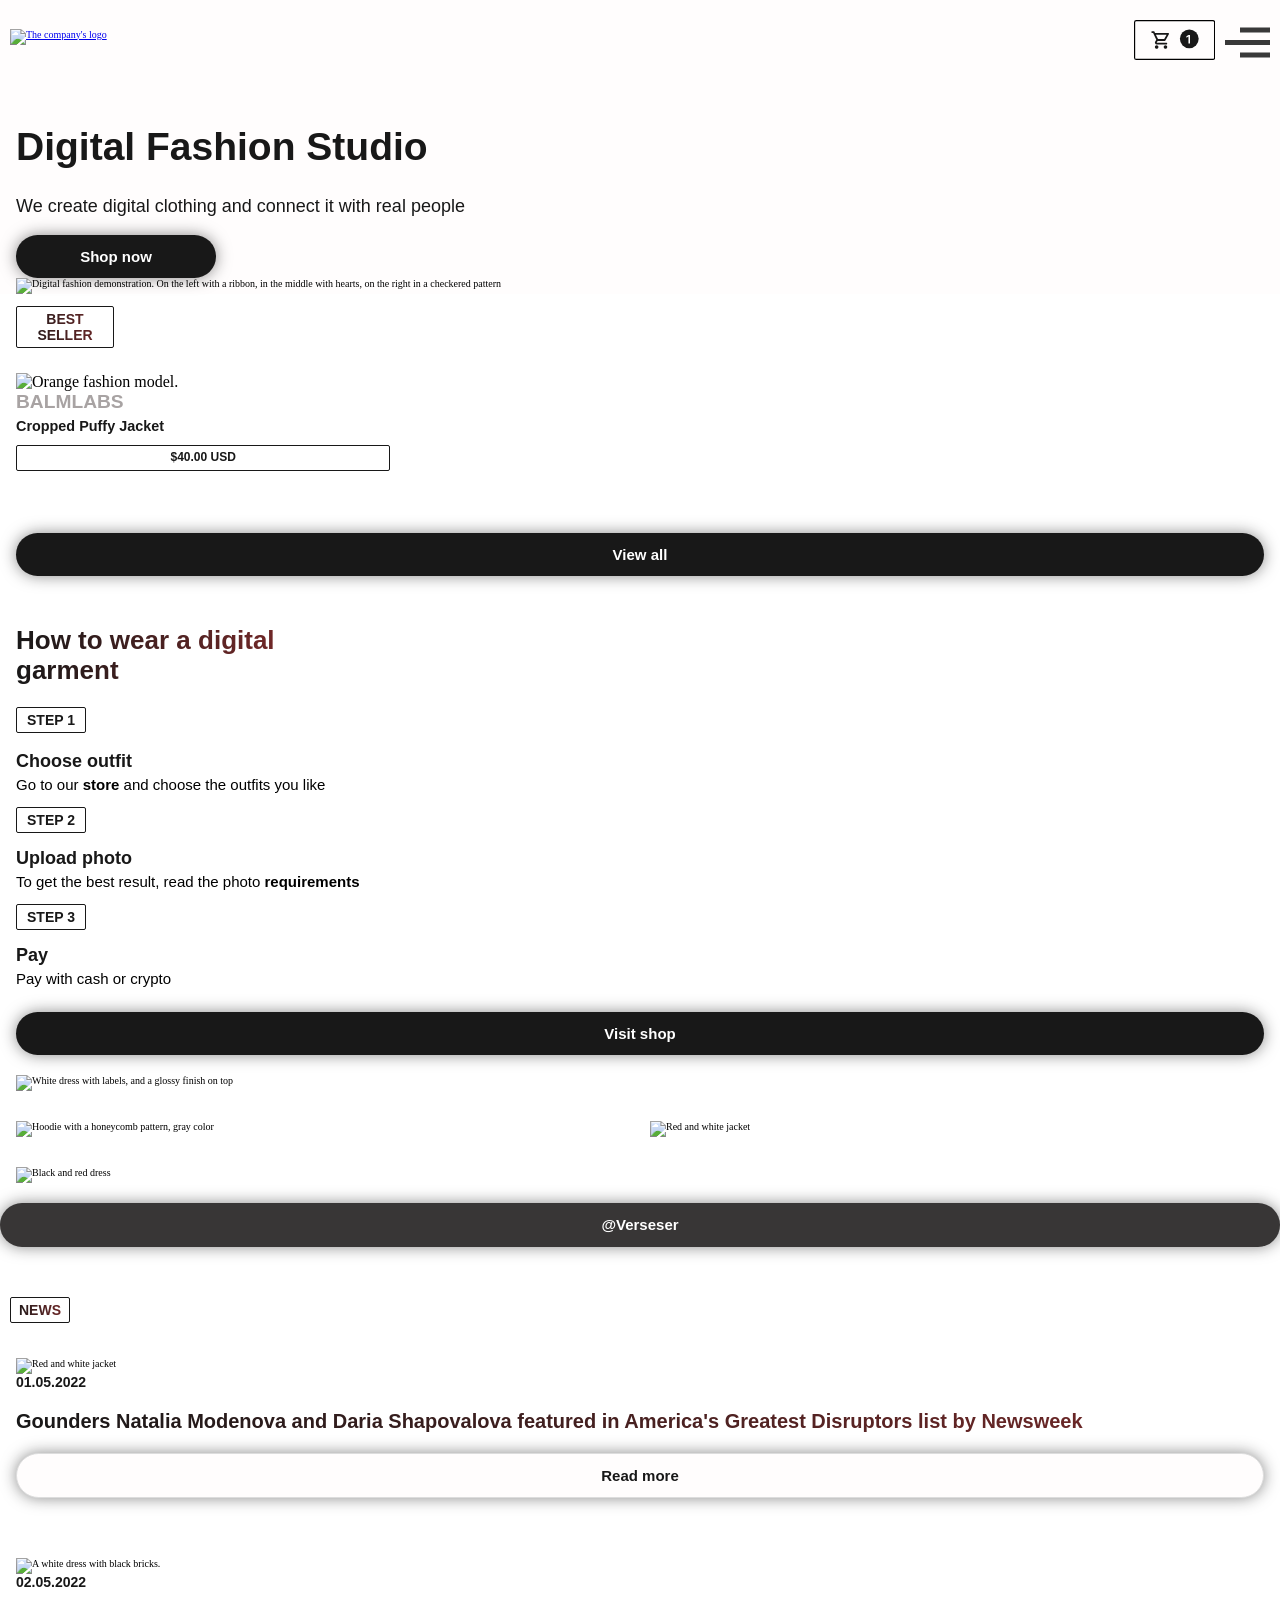
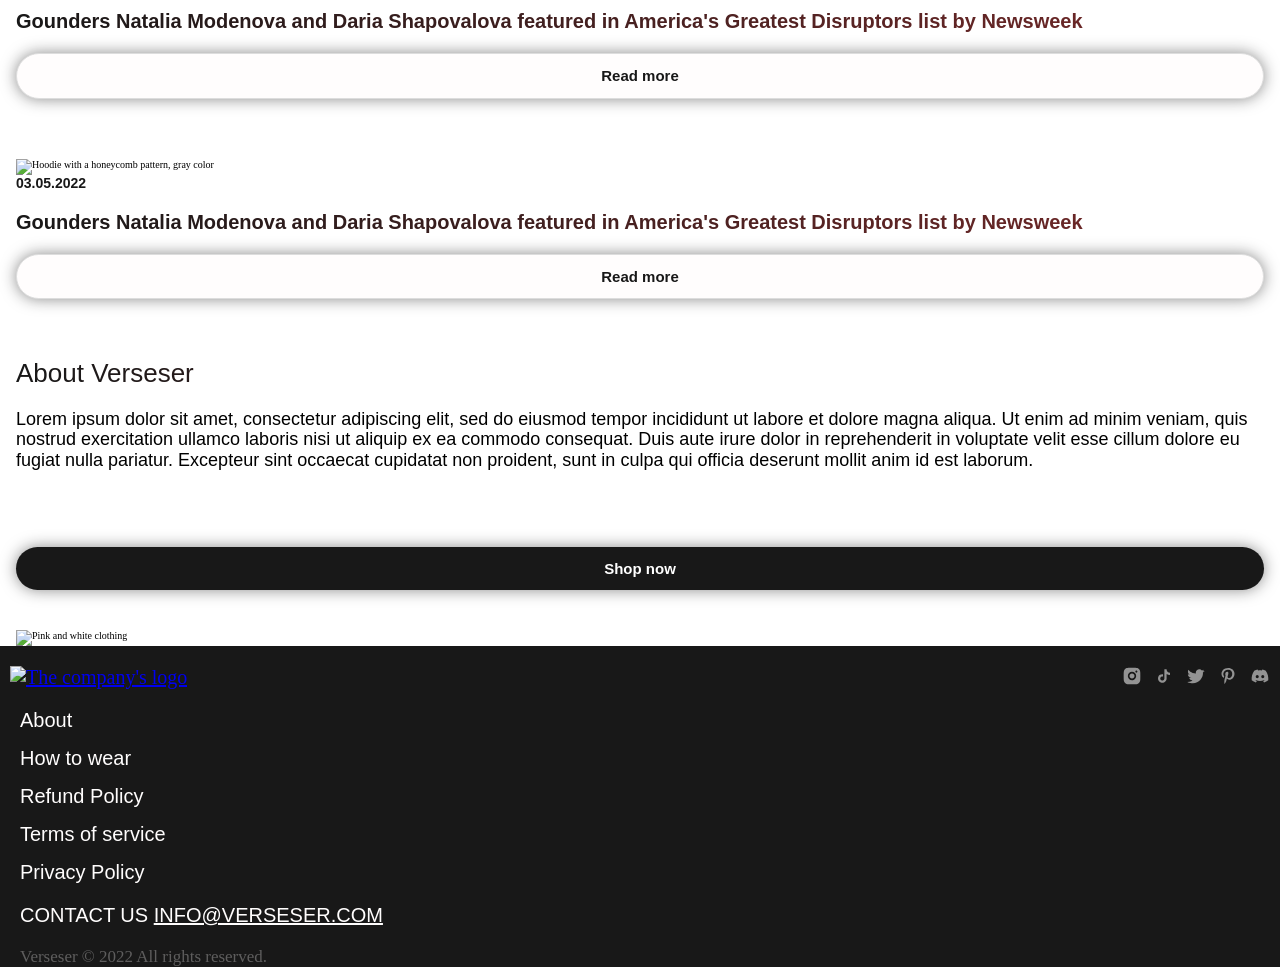
==== index.html @ c430257f "Add files via upload" ====
<!DOCTYPE html>
<html lang="en">
<head>
    <meta charset="UTF-8">
    <meta name="viewport" content="width=device-width, initial-scale=1.0">
    <title>Digital Fashion Studio</title>
    <link rel="preload" href="fonts/Roboto-Regular.ttf" as="font" type="font/ttf" crossorigin>
    <link rel="preload" href="fonts/Roboto-SemiBold.ttf" as="font" type="font/ttf" crossorigin>
    <link rel="preload" href="fonts/Roboto-Bold.ttf" as="font" type="font/ttf" crossorigin>
    <link rel="stylesheet" href="normalize.css">
    <link rel="stylesheet" href="styles.css">
</head>
<body>
    <header class="header">
        <div class="wrapper-header">
            <a href="index.html" class="logo">
                <img src="another_images/title_verseser.png" alt="The company's logo">
            </a>
            <div class="group">
                <a href="#" class="basket-icon">
                    <svg viewBox="0 0 69 34" fill="none" xmlns="http://www.w3.org/2000/svg" alt="Shopping basket icon">
                        <rect x="0.5" y="0.5" width="68" height="33" rx="1.5" stroke="black"/>
                        <path d="M19.25 24.5C18.8375 24.5 18.4845 24.3533 18.191 24.0597C17.897 23.7657 17.75 23.4125 17.75 23C17.75 22.5875 17.897 22.2343 18.191 21.9403C18.4845 21.6467 18.8375 21.5 19.25 21.5C19.6625 21.5 20.0155 21.6467 20.309 21.9403C20.603 22.2343 20.75 22.5875 20.75 23C20.75 23.4125 20.603 23.7657 20.309 24.0597C20.0155 24.3533 19.6625 24.5 19.25 24.5ZM26.75 24.5C26.3375 24.5 25.9845 24.3533 25.691 24.0597C25.397 23.7657 25.25 23.4125 25.25 23C25.25 22.5875 25.397 22.2343 25.691 21.9403C25.9845 21.6467 26.3375 21.5 26.75 21.5C27.1625 21.5 27.5157 21.6467 27.8097 21.9403C28.1033 22.2343 28.25 22.5875 28.25 23C28.25 23.4125 28.1033 23.7657 27.8097 24.0597C27.5157 24.3533 27.1625 24.5 26.75 24.5ZM18.6125 12.5L20.4125 16.25H25.6625L27.725 12.5H18.6125ZM19.25 20.75C18.6875 20.75 18.2625 20.503 17.975 20.009C17.6875 19.5155 17.675 19.025 17.9375 18.5375L18.95 16.7L16.25 11H15.4813C15.2688 11 15.0938 10.928 14.9562 10.784C14.8187 10.6405 14.75 10.4625 14.75 10.25C14.75 10.0375 14.822 9.85925 14.966 9.71525C15.1095 9.57175 15.2875 9.5 15.5 9.5H16.7188C16.8563 9.5 16.9875 9.5375 17.1125 9.6125C17.2375 9.6875 17.3312 9.79375 17.3938 9.93125L17.9 11H28.9625C29.3 11 29.5312 11.125 29.6562 11.375C29.7812 11.625 29.775 11.8875 29.6375 12.1625L26.975 16.9625C26.8375 17.2125 26.6563 17.4063 26.4313 17.5438C26.2063 17.6813 25.95 17.75 25.6625 17.75H20.075L19.25 19.25H27.5187C27.7312 19.25 27.9062 19.3217 28.0438 19.4653C28.1813 19.6093 28.25 19.7875 28.25 20C28.25 20.2125 28.178 20.3905 28.034 20.534C27.8905 20.678 27.7125 20.75 27.5 20.75H19.25ZM20.4125 16.25H25.6625H20.4125Z" fill="#181818"/>
                        <rect x="39" y="8" width="16" height="16" rx="8" fill="#181818"/>
                        <path d="M47.6044 12.7273V20H46.2869V14.0092H46.2443L44.5433 15.0959V13.8885L46.3509 12.7273H47.6044Z" fill="white"/>
                    </svg>
                    
                </a>
                <details class="menu">
                    <summary class="menu-button">
                        <svg width="4.5rem" height="4.5rem" viewBox="0 0 18 12" fill="none" xmlns="http://www.w3.org/2000/svg">
                            <path d="M18 12H6V10H18V12ZM18 7H0V5H18V7ZM18 2H6V0H18V2Z" fill="#393939"/>
                        </svg>
                        
                    </summary>
                    <nav class="dropping">
                        <a href="#about">About</a>
                        <a href="#wear">How to wear</a>
                        <a href="#refund">Refund Policy</a>
                        <a href="#terms">Terms of service</a>
                        <a href="#privacy">Privacy Policy</a>
                    </nav>
                </details>
            </div>   
        </div>
    </header>
    <main>
        <section class="back-ground">
            <div class="wrapper">
                <h1 class="title_dfs">Digital Fashion Studio</h1>
                <p class="slogan">
                    We create digital clothing and connect it with
                    real people
                </p> 
                <a href="#bst_sel" class="button button-shop-now">Shop now</a>
                <img src="another_images/demosnstration.png" alt="Digital fashion demonstration. On the left with a ribbon, in the middle with hearts, on the right in a checkered pattern">
            </div>
        </section>
        
        <section id="bst_sel">
            <div class="wrapper">
                <h2 class = "frame frame-catalog">
                    BEST SELLER
                </h2>
                <ul class="products">
                    <li>
                        <img src="another_images/orange_model.png" alt="Orange fashion model.">
                        <div class="product-info">
                            <p id="collection">BALMLABS</p>
                            <b class="special_words special_words-description">Cropped Puffy Jacket</b>
                            <p class="frame frame-cost">
                                <b>$40.00 USD</b>
                            </p>
                        </div>
                    </li>
                </ul>
                <a href="#" class="button button-view">View all</a>
            </div>
            
        </section>

        <section id="wear">
            <h2 class="special_words special_words-title">
                How to wear a digital garment
            </h2>
            <ol class="steps">
                <li class="steps step1">
                    <p class="frame frame-step">
                        <b>STEP 1</b>
                    </p>
                    <p class="special_words special_words-outfit">
                        <b>
                        Choose outfit
                        </b>
                    </p>
                    Go to our <strong class="underline">store</strong> and choose the outfits you like
                </li>
                <li class="steps step2">
                    <p class="frame frame-step">
                        <b>STEP 2</b>
                    </p>
                    <p>
                        <b class="special_words special_words-upload">
                        Upload photo
                        </b>
                    </p>
                    To get the best result, read the photo <strong class="underline">requirements</strong>
                </li>
                <li class="steps step3">
                    <p class="frame frame-step">
                        <b>STEP 3</b>
                    </p>
                    <p>
                        <b class="special_words special_words-pay">
                            Pay
                        </b>
                    </p>
                    Pay with cash or crypto
                </li>
            </ol>
            
            <a href="#bst_sel" class="button button-visit">Visit shop</a>
        </section>
        <section>
            <div class="collage">
                <h2 class="visually-hidden">Gallery of digital clothing</h2>
                <div class="colum">
                    <img src="another_images/white.jpg" alt="White dress with labels, and a glossy finish on top">
                    <div class="row">
                        <img src="another_images/gray_honeycomb.jpg" alt="Hoodie with a honeycomb pattern, gray color">
                        <img src="another_images/red_with_furry_head.jpg" alt="Red and white jacket">
                    </div>
                    <img src="another_images/red_and_black_dress.jpg" alt="Black and red dress">
                </div>
            </div>
            <a href="#" class="button button-socialmedia">@Verseser</a>
        </section>
        <section>
            <h2 class="frame frame-news">
                NEWS
            </h2>
            <div class="wrapper">
                <article class="news">
                    <img src="another_images/red_with_furry_head.jpg" alt="Red and white jacket">
                    <div class="news-info">
                        <b class="special_words special_words-date">01.05.2022</b>
                        <h3 class="special_words special_words-news">Gounders Natalia Modenova and Daria Shapovalova featured in America's Greatest Disruptors list by Newsweek</h3>
                    </div>
                    <a href="#" class="button button-readmore">Read more</a>
                </article>
                <article class="news">
                    <img src="another_images/white_from_news_clothes.jpg" alt="A white dress with black bricks.">
                    <div class="news-info2">
                        <b class="special_words special_words-date">02.05.2022</b>
                        <h3 class="special_words special_words-news">Gounders Natalia Modenova and Daria Shapovalova featured in America's Greatest Disruptors list by Newsweek</h3>
                    </div>
                    <a href="#" class="button button-readmore">Read more</a>
                </article>
                <article class="news">
                    <img src="another_images/gray_honeycomb.jpg" alt="Hoodie with a honeycomb pattern, gray color">
                    <div class="news-info3">
                        <b class="special_words special_words-date">03.05.2022</b>
                        <h3 class="special_words special_words-news">Gounders Natalia Modenova and Daria Shapovalova featured in America's Greatest Disruptors list by Newsweek</h3>
                    </div>
                    <a href="#" class="button button-readmore">Read more</a>
                </article>
            </div>
        </section>
        <section class="about-pred-footer">
            <div class="wrapper">
                <h2 id="about">About Verseser</h2>
                <p class="about-description">
                    Lorem ipsum dolor sit amet, consectetur adipiscing elit, sed do eiusmod tempor incididunt ut labore et dolore magna aliqua. 
                    Ut enim ad minim veniam, quis nostrud exercitation ullamco laboris nisi ut aliquip ex ea commodo consequat. 
                    Duis aute irure dolor in reprehenderit in voluptate velit esse cillum dolore eu fugiat nulla pariatur. 
                    Excepteur sint occaecat cupidatat non proident, sunt in culpa qui officia deserunt mollit anim id est laborum.
                </p>
                <a  href="#bst_sel"  class="button button-shop-nowlast">Shop now</a>
                <img src="another_images/pink_clothes.png" alt="Pink and white clothing">
            </div>
        </section>
    </main>
    <footer class="last-page">
        <div class="separator-wrapper">
            <a href="index.html" class="final-logo" >
                <img  src="another_images/logo_on_last_page.png" alt="The company's logo">
            </a>
            <svg width="148" height="20" viewBox="0 0 148 20" fill="none" xmlns="http://www.w3.org/2000/svg">
                <path d="M10 1.6665C12.2642 1.6665 12.5467 1.67484 13.435 1.7165C14.3225 1.75817 14.9267 1.89734 15.4584 2.104C16.0084 2.31567 16.4717 2.60234 16.935 3.06484C17.3588 3.48142 17.6866 3.98533 17.8959 4.5415C18.1017 5.07234 18.2417 5.67734 18.2834 6.56484C18.3225 7.45317 18.3334 7.73567 18.3334 9.99984C18.3334 12.264 18.325 12.5465 18.2834 13.4348C18.2417 14.3223 18.1017 14.9265 17.8959 15.4582C17.6873 16.0147 17.3593 16.5187 16.935 16.9348C16.5183 17.3584 16.0144 17.6863 15.4584 17.8957C14.9275 18.1015 14.3225 18.2415 13.435 18.2832C12.5467 18.3223 12.2642 18.3332 10 18.3332C7.73585 18.3332 7.45335 18.3248 6.56502 18.2832C5.67752 18.2415 5.07335 18.1015 4.54169 17.8957C3.98529 17.6869 3.48129 17.359 3.06502 16.9348C2.64119 16.5183 2.3133 16.0144 2.10419 15.4582C1.89752 14.9273 1.75835 14.3223 1.71669 13.4348C1.67752 12.5465 1.66669 12.264 1.66669 9.99984C1.66669 7.73567 1.67502 7.45317 1.71669 6.56484C1.75835 5.6765 1.89752 5.07317 2.10419 4.5415C2.31272 3.98499 2.64069 3.48094 3.06502 3.06484C3.48141 2.64086 3.98538 2.31295 4.54169 2.104C5.07335 1.89734 5.67669 1.75817 6.56502 1.7165C7.45335 1.67734 7.73585 1.6665 10 1.6665ZM10 5.83317C8.89495 5.83317 7.83514 6.27216 7.05374 7.05356C6.27234 7.83496 5.83335 8.89477 5.83335 9.99984C5.83335 11.1049 6.27234 12.1647 7.05374 12.9461C7.83514 13.7275 8.89495 14.1665 10 14.1665C11.1051 14.1665 12.1649 13.7275 12.9463 12.9461C13.7277 12.1647 14.1667 11.1049 14.1667 9.99984C14.1667 8.89477 13.7277 7.83496 12.9463 7.05356C12.1649 6.27216 11.1051 5.83317 10 5.83317ZM15.4167 5.62484C15.4167 5.34857 15.3069 5.08362 15.1116 4.88827C14.9162 4.69292 14.6513 4.58317 14.375 4.58317C14.0988 4.58317 13.8338 4.69292 13.6385 4.88827C13.4431 5.08362 13.3334 5.34857 13.3334 5.62484C13.3334 5.9011 13.4431 6.16606 13.6385 6.36141C13.8338 6.55676 14.0988 6.6665 14.375 6.6665C14.6513 6.6665 14.9162 6.55676 15.1116 6.36141C15.3069 6.16606 15.4167 5.9011 15.4167 5.62484ZM10 7.49984C10.6631 7.49984 11.2989 7.76323 11.7678 8.23207C12.2366 8.70091 12.5 9.3368 12.5 9.99984C12.5 10.6629 12.2366 11.2988 11.7678 11.7676C11.2989 12.2364 10.6631 12.4998 10 12.4998C9.33698 12.4998 8.70109 12.2364 8.23225 11.7676C7.76341 11.2988 7.50002 10.6629 7.50002 9.99984C7.50002 9.3368 7.76341 8.70091 8.23225 8.23207C8.70109 7.76323 9.33698 7.49984 10 7.49984Z" fill="#939393"/>
                <path d="M48 9.03369V6.66702C46.8917 6.66702 46.0458 6.37119 45.5 5.79619C44.9398 5.13996 44.6259 4.30892 44.6125 3.44619V3.27536L42.375 3.22119C42.375 3.22119 42.375 3.31702 42.375 3.44619V12.8337C42.2982 13.2531 42.0947 13.6388 41.7917 13.9389C41.4888 14.2389 41.1011 14.4388 40.681 14.5115C40.2609 14.5842 39.8285 14.5262 39.4424 14.3455C39.0563 14.1647 38.7349 13.8698 38.5216 13.5006C38.3084 13.1314 38.2136 12.7056 38.25 12.2808C38.2864 11.856 38.4522 11.4526 38.7252 11.125C38.9981 10.7975 39.365 10.5615 39.7762 10.4491C40.1875 10.3366 40.6234 10.3531 41.025 10.4962V8.20452C40.7908 8.16615 40.554 8.14665 40.3167 8.14619C39.4629 8.14619 38.6283 8.39936 37.9185 8.87368C37.2086 9.348 36.6553 10.0222 36.3286 10.8109C36.0019 11.5997 35.9164 12.4676 36.0829 13.305C36.2495 14.1423 36.6606 14.9115 37.2643 15.5152C37.868 16.1189 38.6372 16.53 39.4745 16.6966C40.3119 16.8631 41.1798 16.7777 41.9686 16.4509C42.7574 16.1242 43.4315 15.5709 43.9058 14.8611C44.3802 14.1512 44.6333 13.3166 44.6333 12.4629C44.6329 12.286 44.6217 12.1092 44.6 11.9337V8.12119C45.6174 8.75658 46.8012 9.07428 48 9.03369Z" fill="#939393"/>
                <path d="M82.75 5.00005L80.875 5.31255L82.125 3.75005L79.9375 4.37505C77.125 1.25005 72.75 4.68755 74 7.50005C69 7.50005 66.5 3.75005 66.5 3.75005C66.5 3.75005 64.625 6.56255 67.75 8.75005L65.875 8.12505C65.875 10.0001 67.125 11.2501 69.3125 11.8751H67.125C68.375 14.3751 70.5625 14.3751 70.5625 14.3751C70.5625 14.3751 68.6875 15.9376 65.25 15.9376C75.5625 20.9376 81.8125 11.5626 80.875 6.56255L82.75 5.00005Z" fill="#939393"/>
                <path d="M106.2 2C101.8 2 99.5 4.8 99.5 7.9C99.5 9.4 100.3 10.9 101.6 11.7C102 11.9 101.9 11.7 102.2 10.5C102.2 10.4 102.2 10.3 102.1 10.2C100.3 8 101.8 3.7 106 3.7C112.1 3.7 110.9 12.1 107.1 12.1C106.3 12.2 105.6 11.6 105.6 10.8V10.4C106 9.3 106.3 8.3 106.4 7.2C106.4 5.1 103.3 5.4 103.3 8.2C103.3 8.7 103.4 9.2 103.6 9.6C103.6 9.6 102.6 13.7 102.4 14.4C102.2 15.6 102.3 16.8 102.5 17.9C102.4 18 102.5 18 102.5 18H102.6C103.3 17 103.9 16 104.3 14.9C104.4 14.4 104.9 12.6 104.9 12.6C105.4 13.3 106.3 13.7 107.2 13.7C110.3 13.7 112.5 11 112.5 7.7C112.5 4.4 109.7 2 106.2 2Z" fill="#939393"/>
                <path d="M140.35 3.5498C140.184 3.84621 140.037 4.15232 139.908 4.46647C138.644 4.26651 137.356 4.26651 136.092 4.46647C135.963 4.15232 135.815 3.84621 135.65 3.5498C134.459 3.75331 133.301 4.11775 132.208 4.63314C130.254 7.45338 129.368 10.8773 129.708 14.2915C130.982 15.2489 132.411 15.979 133.933 16.4498C134.28 15.992 134.589 15.5071 134.858 14.9998C134.362 14.8167 133.884 14.585 133.433 14.3081C133.557 14.2258 133.674 14.1339 133.783 14.0331C135.099 14.6667 136.54 14.9958 138 14.9958C139.46 14.9958 140.901 14.6667 142.217 14.0331C142.333 14.1331 142.45 14.2248 142.567 14.3081C142.113 14.5828 141.636 14.8171 141.142 15.0081C141.4 15.5269 141.701 16.0231 142.042 16.4915C143.562 16.0223 144.989 15.292 146.258 14.3331C146.607 10.9183 145.72 7.49162 143.758 4.6748C142.678 4.14875 141.531 3.77036 140.35 3.5498ZM135.233 12.3415C134.816 12.3115 134.427 12.1212 134.147 11.8104C133.868 11.4997 133.719 11.0927 133.733 10.6748C133.717 10.2564 133.865 9.84821 134.145 9.53698C134.425 9.22575 134.816 9.03603 135.233 9.00814C135.651 9.03603 136.042 9.22575 136.322 9.53698C136.602 9.84821 136.749 10.2564 136.733 10.6748C136.749 11.0932 136.602 11.5014 136.322 11.8126C136.042 12.1239 135.651 12.3136 135.233 12.3415ZM140.767 12.3415C140.35 12.3115 139.96 12.1212 139.681 11.8104C139.401 11.4997 139.253 11.0927 139.267 10.6748C139.251 10.2564 139.398 9.84821 139.678 9.53698C139.958 9.22575 140.349 9.03603 140.767 9.00814C141.185 9.03395 141.577 9.22306 141.857 9.53476C142.138 9.84646 142.285 10.2558 142.267 10.6748C142.285 11.0938 142.138 11.5031 141.857 11.8148C141.577 12.1266 141.185 12.3157 140.767 12.3415Z" fill="#939393"/>
            </svg>
        </div>
        <div class="navigation">
            <ul class="list">
                <li><a href="#about" class="fotref">About</a></li>
                <li><a href="#wear" class="fotref">How to wear</a></li>
                <li><a href="#" class="fotref">Refund Policy</a></li>
                <li><a href="#" class="fotref">Terms of service</a></li>
                <li><a href="#" class="fotref">Privacy Policy</a></li>
            </ul>
            <p  class="fotref">CONTACT US <a class="email" href="mailto:info@verseser.com">INFO@VERSESER.COM</a></p>
            <p id ="reserved">Verseser © 2022  All rights reserved.
            </p>
        </div>
    </footer>
</body> 
</html>
---- styles.css ----
@font-face {
    font-family: 'Inter';
    src: url(./fonts/Inter_18pt-Bold.ttf);
    font-weight: bold;
    font-style: normal;
    font-weight: 700;
    font-display: swap;
}

@font-face {
    font-family: 'Inter';
    src: url(./fonts/Inter_18pt-Regular.ttf);
    font-style: normal;
    font-weight: 400;
    font-display: swap;
}

@font-face {
    font-family: 'Inter';
    src: url(./fonts/Inter_18pt-SemiBold.ttf);
    font-style: normal;
    font-weight: 600;
    font-display: swap;
}




/* * {
    outline: 1px solid red;
} */
:root{
    --main-color: #181818;
    --background: #FFFF;
    --shade-of-white: #fffdfd;
    --drop_color: #ddd;
    --back--color-dropping: #ffe1e1;
    --collection-color: #a8a3a3;
    --back--social: #383636;
}

html {
    font-size: 62.5%;
    box-sizing: border-box;  
}

body {
    margin: 0;   
    padding: 0;
    width: 100vw;
    max-width: 100%;
    overflow-x: hidden;
}



.wrapper {    
    max-width: 1440px;           
    box-sizing: border-box;
    margin-left: auto;
    margin-right: auto;
    padding-left: 16px;
    padding-right: 16px;
}


/* main,
footer {
    width: 100vw;
} */
.wrapper-header {
    margin: 0 10px;
    padding-top: 2rem;             
    display: flex;
    justify-content: space-between;
    align-items: center;
    flex-wrap: wrap;
    box-sizing: border-box;
}

.header{
    position: absolute;
    top: 0;
    left: 0;
    right: 0;
    z-index: 10;
}

h2,h3 {
    background: linear-gradient(90deg, #181818 0%, #772929 100%);
    background-clip: text;
    -webkit-text-fill-color: transparent;   
    
}

.logo{
    width: auto;
    
    
}

.logo img{
    display: block;
    min-height: 2.8rem;
    max-width: 100%;
    
}

.group{
    display: flex;
    gap: 10px;
    
}



.basket-icon svg{
    display: block;
    height: 4rem; 
    width: auto;
    max-width: 100%; 
}

.menu {
    position: relative;   
}


.menu-button {
    list-style: none;        
    cursor: pointer;
    border: none;
    padding: 0;
    background: none;
}


.menu-button svg{
    display: block;
    height: auto;         
    width: auto;
    max-width: 100%; 
}


.dropping {
    display: none;          
    position: absolute;
    top: 120%; 
    right: 0;          
    background: var(--background);
    border: 1px solid var(--drop_color);
    border-radius: 8px;
    padding: 10px 0;
    min-width: 130px;
}


details[open] .dropping {
    display: block;
}


.dropping a {
    display: block;
    padding: 10px 20px;
    color: var(--main-color);
    text-decoration: none;
    font-family: 'Inter', sans-serif;
    font-size: 1.4rem;
}

.dropping a:hover {
    background: var(--back--color-dropping)
}



.title_dfs {
    font-family: 'Inter', sans-serif;
    font-weight: 600;
    font-size: 3.9rem;
    width: auto;
    display: flex;
    color: var(--main-color);
    padding-top: 6.5rem;
    margin-top: 0;
    text-align: left;
}

.button{
    font-family: 'Inter', sans-serif;
    display: block;
    font-weight: 600;
    font-size: 1.5rem;
    border-radius: 82px;
    border: none;
    color: var(--background);
    background: var(--main-color);
    padding: 1.3rem 4rem;
    text-decoration: none;
    text-align: center;
    box-shadow: 0 0 15px rgba(24, 24, 24, 0.5);
    transition: box-shadow 0.3s ease; 
}

.button:hover {
    box-shadow: 0 8px 17px rgba(0, 0, 0, 0.3);   
}

.button-shop-now{
    padding: 1.3rem 4rem;
    font-weight: 600;
    max-width: 20rem;
    
}

.slogan{
    font-family: 'Inter', sans-serif;
    font-weight: 400;
    width: auto;
    font-size: 1.8rem;
    display: flex;
    color: var(--main-color);
    text-align: left;
}

.back-ground{
    padding-top: 6rem;
    background-image: url("another_images/background.jpg");
    background-repeat: no-repeat;
    background-position: center;
    background-color: var(--shade-of-white);
    width: 100vw;
}

.back-ground img{
    display: block;
    max-width: 80%;
    height: auto;
    
    
}

.frame{
    font-family: 'Inter', sans-serif;
    font-weight: 600;
    border: 1px solid var(--main-color);
    border-radius: 2px;
    display: block;
    color: var(--main-color);
    text-align: center;
    font-size: 1.4rem;
    padding: 4px;
    height: auto;
}





.frame-catalog{
    width: 9.8rem;
    margin-bottom: 2.5rem;
}

.products{
    list-style: none;
    padding: 0;           
    display: flex;           
    flex-wrap: wrap;                        
    font-size: 1.6rem; 
}

.products li {
    text-decoration: none; 
    width: 30%;              
    min-width: 4rem;        
    display: flex;
    flex-direction: column; 
    font-size: 1em;    
}

.products img{
    width: 100%;             
    height: auto;
    display: block;
}

.products .product-info {
    width: 100%;
    font-size: 1em;         
}



.products #collection{
    font-family: 'Inter', sans-serif;
    font-weight: 600;
    font-size: 1.2em;
    color: var(--collection-color);
    text-align: left;
    margin: 0;
    height: auto;
}

.frame-cost{
    font-size: 0.75em;       
    max-width: 100%;
    padding: 0.5rem 1rem;
    margin-top: 1rem;
}

.special_words {
    font-family: 'Inter', sans-serif;
    font-weight: 600;
    font-size: 1.4em;
    color: var(--main-color);
    text-align: left;
    height: auto;
}

.special_words-description{
    font-size: 0.9em;      
    font-weight: 600;
    display: block;
    margin: 0.5rem 0;
}

.button-view{
    max-width: 100%;
    margin-top: 50px;
    margin-left: auto;
}

#wear{
    max-width: 1440px;           
    box-sizing: border-box;
    margin-left: auto;
    margin-right: auto;
    padding-left: 16px;
    padding-right: 16px;;
}

.special_words-title{
    font-size: 2.6rem;
    font-weight: 600;
    text-align: left;
    margin-top: 50px;
    width: 280px;
}

.frame-step{
    width: 70px;
}

.steps p{
    font-family: 'Inter', sans-serif;
    position: relative;
    margin-bottom: 4px;
    font-weight: 600;
}

.special_words-outfit,.special_words-upload,.special_words-pay{
    font-size: 1.8rem;
}

.steps{
    font-family: 'Inter', sans-serif;
    list-style: none;
    text-align: left;
    padding: 0;
    font-size: 1.5rem;
    
}

.button-visit{
    max-width: 100%;
    margin-top: 25px;
    margin-bottom: 20px;
}

.collage{
    display: flex;
    flex-direction: column;
    margin-left: auto;
    margin-right: auto;
    padding-left: 16px;
    padding-right: 16px;
}

.visually-hidden {
    position: absolute;
    width: 1px;
    height: 1px;
    margin: -1px;
    padding: 0;
    overflow: hidden;
    clip: rect(0, 0, 0, 0);
    white-space: nowrap;
    border: 0;
}

.collage img{
    width: 100%;
    height: auto;
    display: block;
}

.colum{
    display: flex;
    flex-direction: column;
    align-items: center;
}

.row{
    display: flex;
    width: 100%;
    gap: 20px; 
}

.row img{
    flex: 1 1 0; 
    width: auto;
    height: auto;
    min-width: 5%;
    margin-top: 30px;
    margin-bottom: 30px;
}

.button-socialmedia{
    max-width: 100%;
    background-color: var(--back--social);
    margin-top: 20px;
}

.frame-news{
    width: 60px;
    text-align: center;
    margin-top: 50px;
    margin-bottom: 35px;
    margin-left: 1rem;
}

.news-wrapper{
    display: flex;
    flex-direction: column;
    width: auto;
    padding: 0 20px;
    
}

.special_words-news{
    font-size: 2rem;
    height: auto;
}

.news img{
    width: 100%;
    height: auto;
    display: block;
}

.news .button-readmore{
    display: block;
    width: auto;
    text-align: center;
    margin-top: 20px;
    margin-bottom: 6rem;
    color: var(--main-color);
    background-color: var(--shade-of-white);
    border: 1px solid var(--drop_color);
}



#about{
    font-size: 2.6rem;
    margin-bottom: 20px;
    font-family: 'Inter', sans-serif;
    font-weight: 400;
    
}

.about-description{
    font-family: 'Inter', sans-serif;
    font-size: 1.8rem;
    text-align: left;
    min-height: 120px;
    
}

.button-shop-nowlast{
    max-width: 100%;
    margin-bottom: 4rem;
}

.about-pred-footer img{
    width: 100%;
    height: auto;
    display: block;
}


.last-page{
    background-color: var(--main-color);
    color: var(--shade-of-white);
    font-size: 2rem;
    margin-bottom: 0;
}

.separator-wrapper{
    display: flex;
    justify-content: space-between;
    align-content: center;
    width: 100%;
    padding: 20px 10px 0 10px;
}

.final-logo{
    max-width: 20rem;
}

.final-logo img{
    width: 100%;
}

#reserved{
    opacity: 30%;
    width: 254px;
    font-size: 1.7rem;
    padding-bottom: 0;
    margin-block-start: 0;
    margin-block-end: 0;
}

.list{
    padding-inline-start: 0;
}

.navigation{
    list-style: none;
    text-align: left;
    padding-left: 20px;
    padding-right: 20px;
}
.navigation li{
    margin-bottom: 15px;
    list-style: none;
}

.email{
    color: var(--shade-of-white);
}
.fotref{
    color: var(--shade-of-white);
    text-decoration: none;
    font-family: 'Inter', sans-serif;
    font-weight: 400;
}
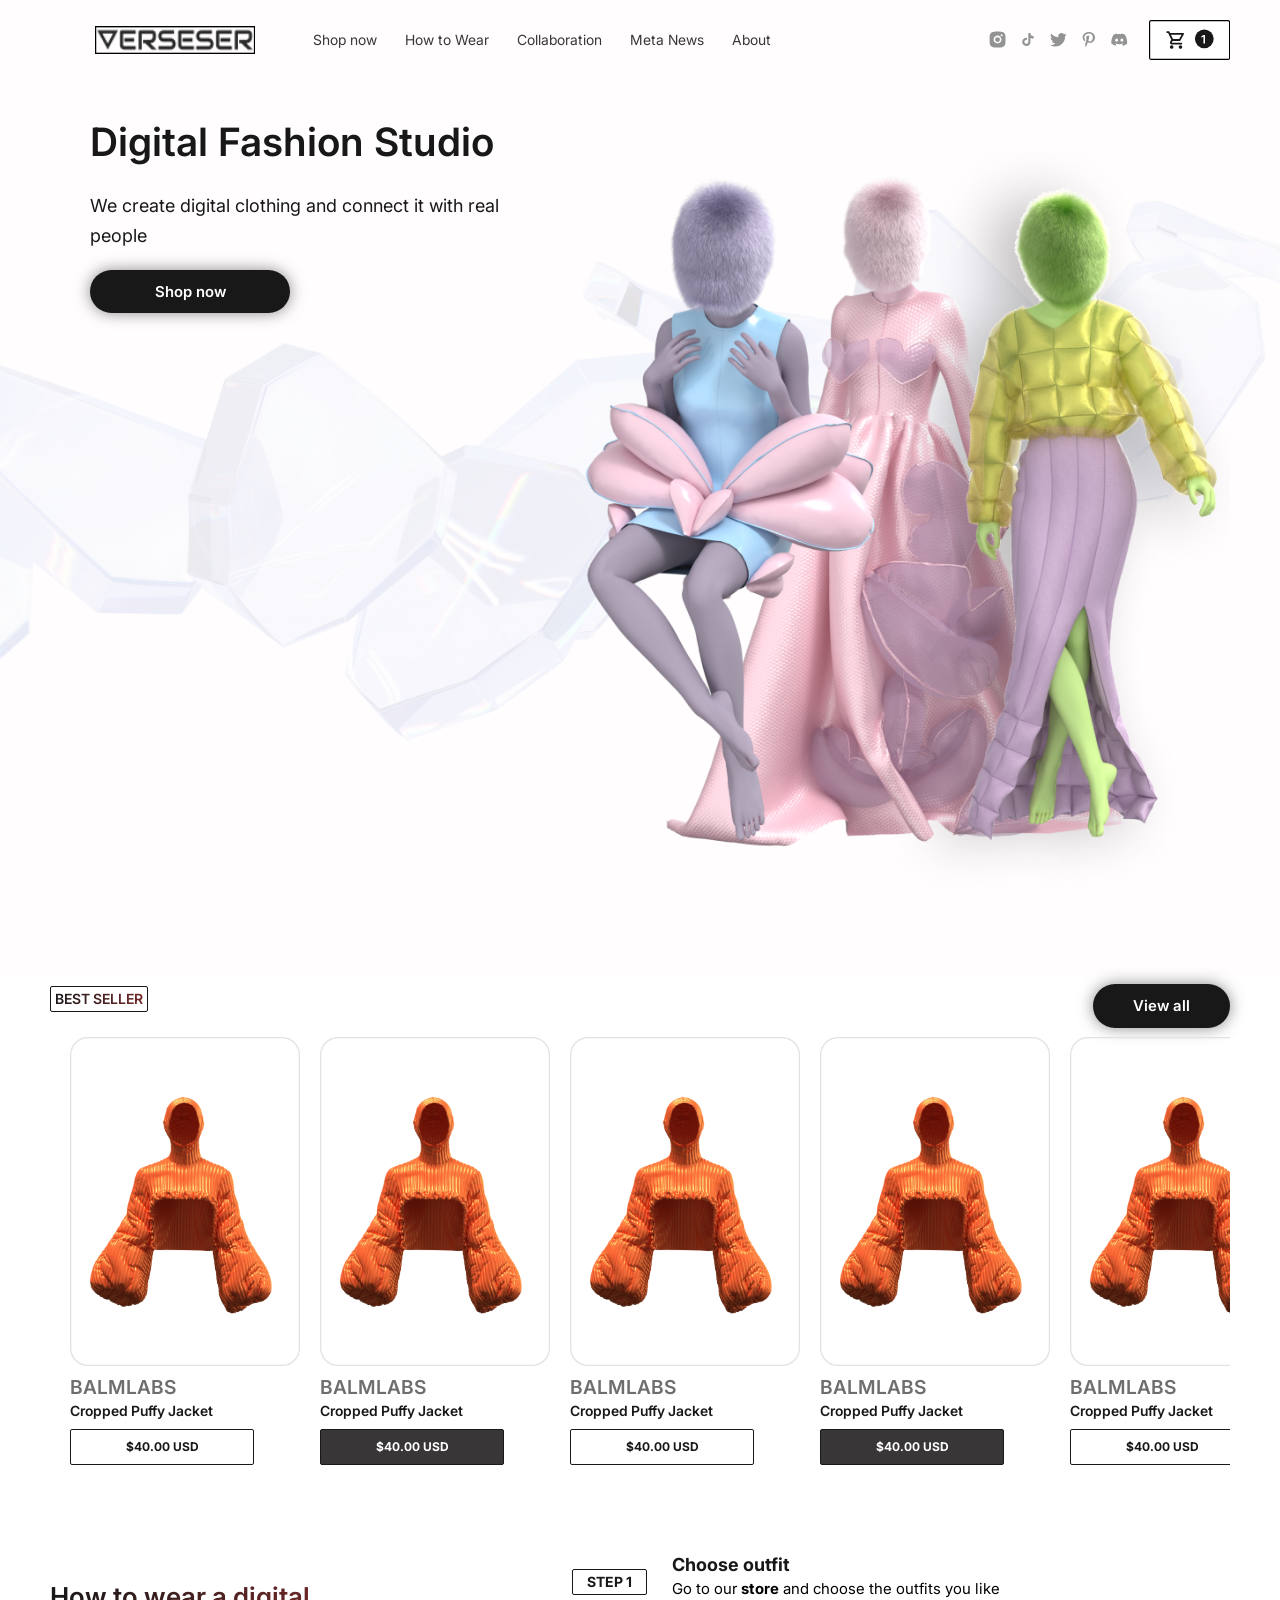
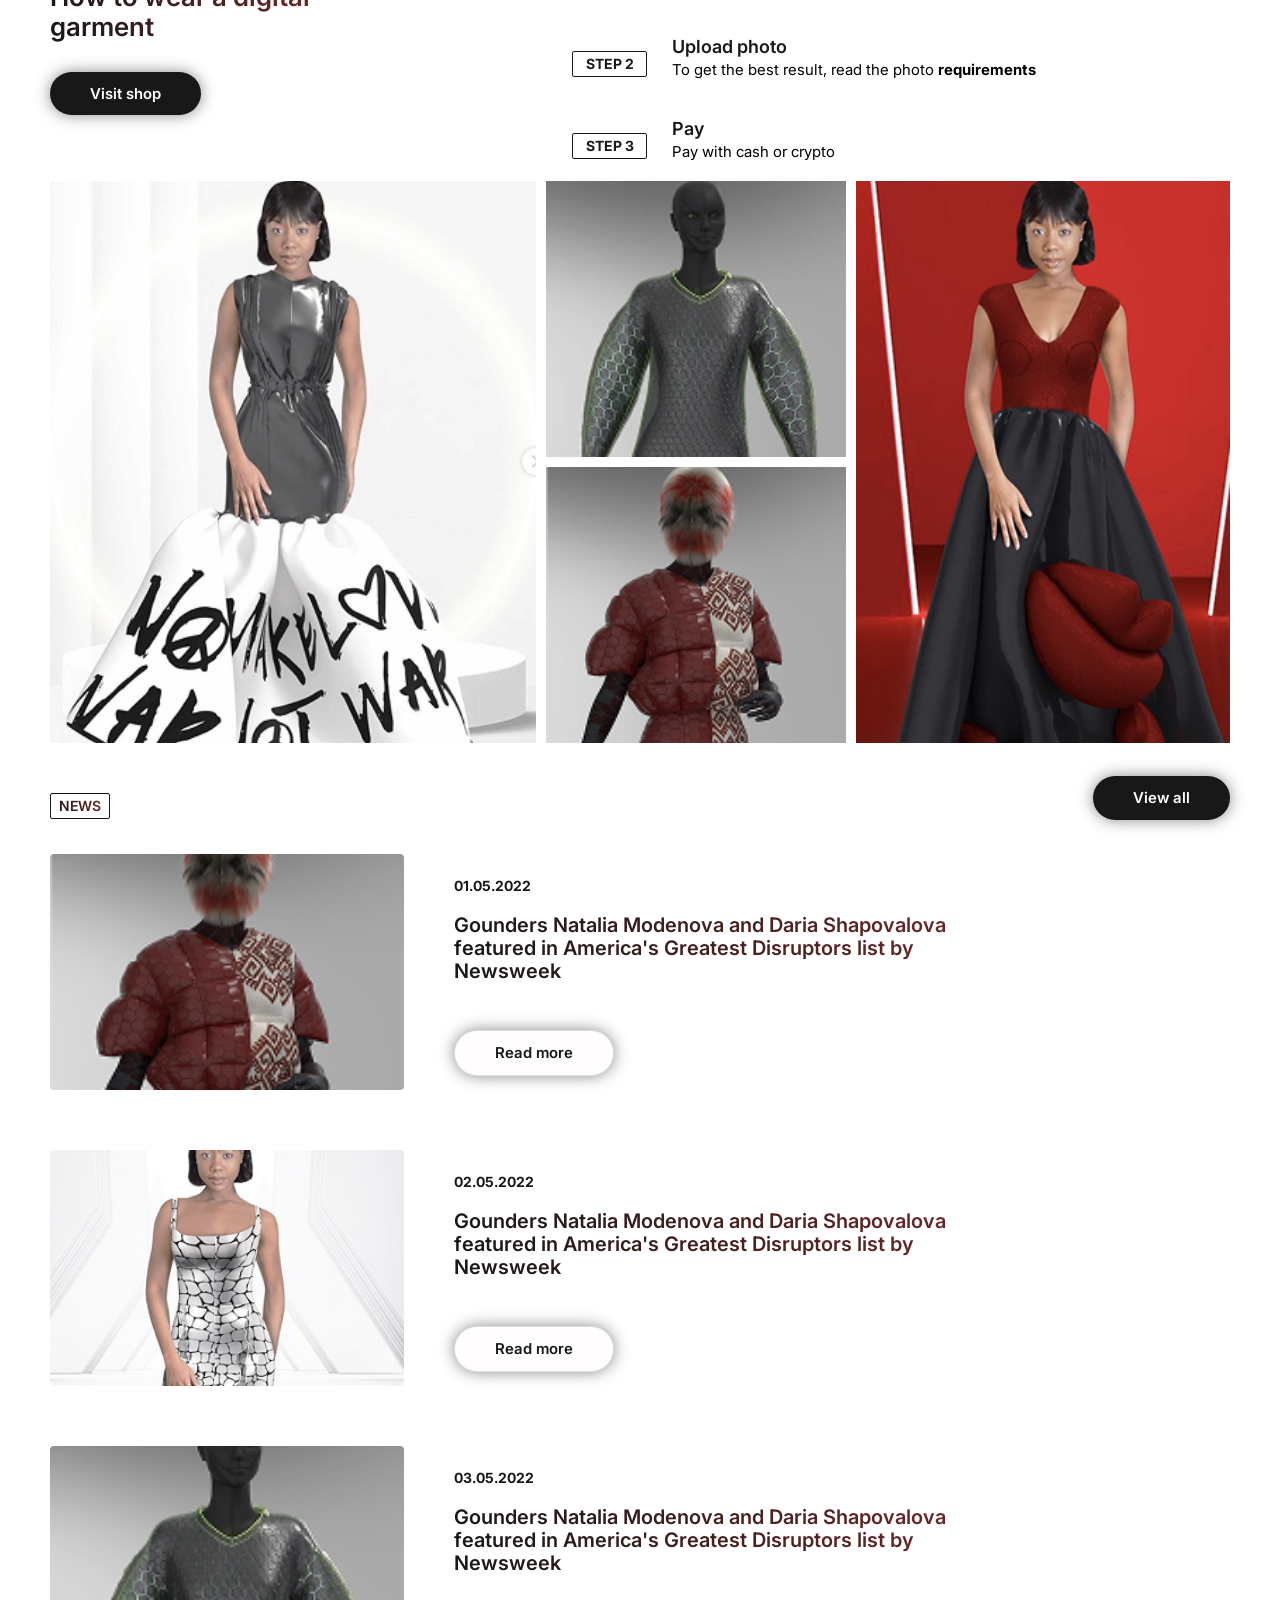
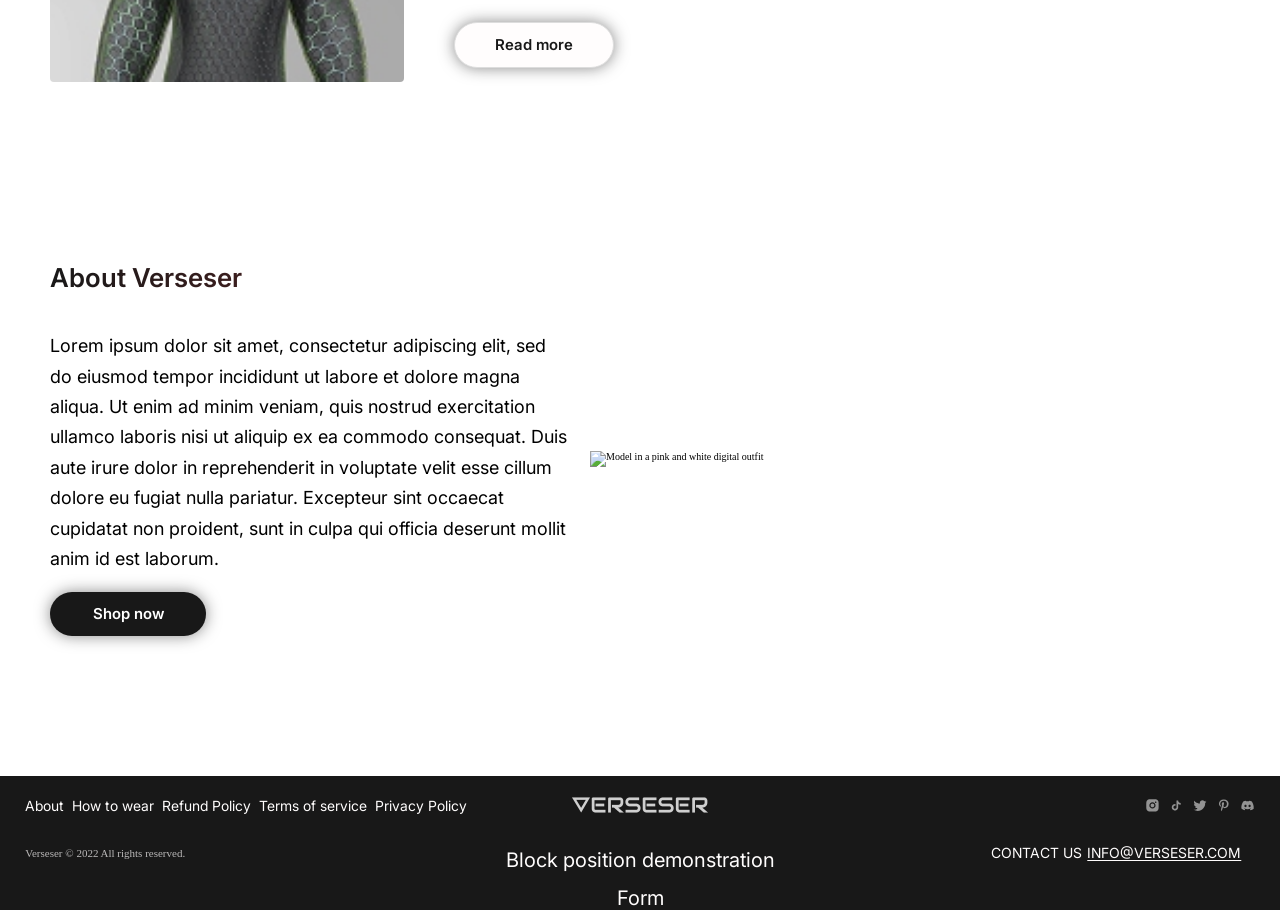
==== commit e7e98f5b: "add extra files" ====
--- a/index.html
+++ b/index.html
@@ -4,56 +4,94 @@
     <meta charset="UTF-8">
     <meta name="viewport" content="width=device-width, initial-scale=1.0">
     <title>Digital Fashion Studio</title>
-    <link rel="preload" href="fonts/Roboto-Regular.ttf" as="font" type="font/ttf" crossorigin>
-    <link rel="preload" href="fonts/Roboto-SemiBold.ttf" as="font" type="font/ttf" crossorigin>
-    <link rel="preload" href="fonts/Roboto-Bold.ttf" as="font" type="font/ttf" crossorigin>
+    <link rel="preload" href="fonts/Inter_18pt-Regular.ttf" as="font" type="font/ttf" crossorigin>
+    <link rel="preload" href="fonts/Inter_18pt-SemiBold.ttf" as="font" type="font/ttf" crossorigin>
+    <link rel="preload" href="fonts/Inter_18pt-Bold.ttf" as="font" type="font/ttf" crossorigin>
     <link rel="stylesheet" href="normalize.css">
     <link rel="stylesheet" href="styles.css">
+    <link rel="stylesheet" href="print.css" media="print">
 </head>
 <body>
-    <header class="header">
-        <div class="wrapper-header">
-            <a href="index.html" class="logo">
-                <img src="another_images/title_verseser.png" alt="The company's logo">
-            </a>
-            <div class="group">
-                <a href="#" class="basket-icon">
-                    <svg viewBox="0 0 69 34" fill="none" xmlns="http://www.w3.org/2000/svg" alt="Shopping basket icon">
-                        <rect x="0.5" y="0.5" width="68" height="33" rx="1.5" stroke="black"/>
-                        <path d="M19.25 24.5C18.8375 24.5 18.4845 24.3533 18.191 24.0597C17.897 23.7657 17.75 23.4125 17.75 23C17.75 22.5875 17.897 22.2343 18.191 21.9403C18.4845 21.6467 18.8375 21.5 19.25 21.5C19.6625 21.5 20.0155 21.6467 20.309 21.9403C20.603 22.2343 20.75 22.5875 20.75 23C20.75 23.4125 20.603 23.7657 20.309 24.0597C20.0155 24.3533 19.6625 24.5 19.25 24.5ZM26.75 24.5C26.3375 24.5 25.9845 24.3533 25.691 24.0597C25.397 23.7657 25.25 23.4125 25.25 23C25.25 22.5875 25.397 22.2343 25.691 21.9403C25.9845 21.6467 26.3375 21.5 26.75 21.5C27.1625 21.5 27.5157 21.6467 27.8097 21.9403C28.1033 22.2343 28.25 22.5875 28.25 23C28.25 23.4125 28.1033 23.7657 27.8097 24.0597C27.5157 24.3533 27.1625 24.5 26.75 24.5ZM18.6125 12.5L20.4125 16.25H25.6625L27.725 12.5H18.6125ZM19.25 20.75C18.6875 20.75 18.2625 20.503 17.975 20.009C17.6875 19.5155 17.675 19.025 17.9375 18.5375L18.95 16.7L16.25 11H15.4813C15.2688 11 15.0938 10.928 14.9562 10.784C14.8187 10.6405 14.75 10.4625 14.75 10.25C14.75 10.0375 14.822 9.85925 14.966 9.71525C15.1095 9.57175 15.2875 9.5 15.5 9.5H16.7188C16.8563 9.5 16.9875 9.5375 17.1125 9.6125C17.2375 9.6875 17.3312 9.79375 17.3938 9.93125L17.9 11H28.9625C29.3 11 29.5312 11.125 29.6562 11.375C29.7812 11.625 29.775 11.8875 29.6375 12.1625L26.975 16.9625C26.8375 17.2125 26.6563 17.4063 26.4313 17.5438C26.2063 17.6813 25.95 17.75 25.6625 17.75H20.075L19.25 19.25H27.5187C27.7312 19.25 27.9062 19.3217 28.0438 19.4653C28.1813 19.6093 28.25 19.7875 28.25 20C28.25 20.2125 28.178 20.3905 28.034 20.534C27.8905 20.678 27.7125 20.75 27.5 20.75H19.25ZM20.4125 16.25H25.6625H20.4125Z" fill="#181818"/>
-                        <rect x="39" y="8" width="16" height="16" rx="8" fill="#181818"/>
-                        <path d="M47.6044 12.7273V20H46.2869V14.0092H46.2443L44.5433 15.0959V13.8885L46.3509 12.7273H47.6044Z" fill="white"/>
+    <a class="skip-link" href="#main-content">Skip to main content</a>
+    <header>
+        <div class="wrapper">
+            <div class="wrapper-header">
+                <a href="index.html" class="logo">
+                    <img src="another_images/title_verseser.png" alt="">
+                    <span class="sr-only">Verseser — go to main page</span>
+                </a>
+
+                <nav class="main-nav" aria-label="Main navigation">
+                    <a href="#bst_sel" class="nav-shopnow">Shop now</a>
+                    <a href="#wear">How to Wear</a>
+                    <a href="#collage">Collaboration</a>
+                    <a href="#news">Meta News</a>
+                    <a href="#about">About</a>
+                </nav>
+
+                <div class="group">
+                    <svg class="socials" aria-hidden="true" width="148" height="20" viewBox="0 0 148 20" fill="none" xmlns="http://www.w3.org/2000/svg">
+                        <path d="M10 1.6665C12.2642 1.6665 12.5467 1.67484 13.435 1.7165C14.3225 1.75817 14.9267 1.89734 15.4584 2.104C16.0084 2.31567 16.4717 2.60234 16.935 3.06484C17.3588 3.48142 17.6866 3.98533 17.8959 4.5415C18.1017 5.07234 18.2417 5.67734 18.2834 6.56484C18.3225 7.45317 18.3334 7.73567 18.3334 9.99984C18.3334 12.264 18.325 12.5465 18.2834 13.4348C18.2417 14.3223 18.1017 14.9265 17.8959 15.4582C17.6873 16.0147 17.3593 16.5187 16.935 16.9348C16.5183 17.3584 16.0144 17.6863 15.4584 17.8957C14.9275 18.1015 14.3225 18.2415 13.435 18.2832C12.5467 18.3223 12.2642 18.3332 10 18.3332C7.73585 18.3332 7.45335 18.3248 6.56502 18.2832C5.67752 18.2415 5.07335 18.1015 4.54169 17.8957C3.98529 17.6869 3.48129 17.359 3.06502 16.9348C2.64119 16.5183 2.3133 16.0144 2.10419 15.4582C1.89752 14.9273 1.75835 14.3223 1.71669 13.4348C1.67752 12.5465 1.66669 12.264 1.66669 9.99984C1.66669 7.73567 1.67502 7.45317 1.71669 6.56484C1.75835 5.6765 1.89752 5.07317 2.10419 4.5415C2.31272 3.98499 2.64069 3.48094 3.06502 3.06484C3.48141 2.64086 3.98538 2.31295 4.54169 2.104C5.07335 1.89734 5.67669 1.75817 6.56502 1.7165C7.45335 1.67734 7.73585 1.6665 10 1.6665ZM10 5.83317C8.89495 5.83317 7.83514 6.27216 7.05374 7.05356C6.27234 7.83496 5.83335 8.89477 5.83335 9.99984C5.83335 11.1049 6.27234 12.1647 7.05374 12.9461C7.83514 13.7275 8.89495 14.1665 10 14.1665C11.1051 14.1665 12.1649 13.7275 12.9463 12.9461C13.7277 12.1647 14.1667 11.1049 14.1667 9.99984C14.1667 8.89477 13.7277 7.83496 12.9463 7.05356C12.1649 6.27216 11.1051 5.83317 10 5.83317ZM15.4167 5.62484C15.4167 5.34857 15.3069 5.08362 15.1116 4.88827C14.9162 4.69292 14.6513 4.58317 14.375 4.58317C14.0988 4.58317 13.8338 4.69292 13.6385 4.88827C13.4431 5.08362 13.3334 5.34857 13.3334 5.62484C13.3334 5.9011 13.4431 6.16606 13.6385 6.36141C13.8338 6.55676 14.0988 6.6665 14.375 6.6665C14.6513 6.6665 14.9162 6.55676 15.1116 6.36141C15.3069 6.16606 15.4167 5.9011 15.4167 5.62484ZM10 7.49984C10.6631 7.49984 11.2989 7.76323 11.7678 8.23207C12.2366 8.70091 12.5 9.3368 12.5 9.99984C12.5 10.6629 12.2366 11.2988 11.7678 11.7676C11.2989 12.2364 10.6631 12.4998 10 12.4998C9.33698 12.4998 8.70109 12.2364 8.23225 11.7676C7.76341 11.2988 7.50002 10.6629 7.50002 9.99984C7.50002 9.3368 7.76341 8.70091 8.23225 8.23207C8.70109 7.76323 9.33698 7.49984 10 7.49984Z" fill="#939393"/>
+                        <path d="M48 9.03369V6.66702C46.8917 6.66702 46.0458 6.37119 45.5 5.79619C44.9398 5.13996 44.6259 4.30892 44.6125 3.44619V3.27536L42.375 3.22119C42.375 3.22119 42.375 3.31702 42.375 3.44619V12.8337C42.2982 13.2531 42.0947 13.6388 41.7917 13.9389C41.4888 14.2389 41.1011 14.4388 40.681 14.5115C40.2609 14.5842 39.8285 14.5262 39.4424 14.3455C39.0563 14.1647 38.7349 13.8698 38.5216 13.5006C38.3084 13.1314 38.2136 12.7056 38.25 12.2808C38.2864 11.856 38.4522 11.4526 38.7252 11.125C38.9981 10.7975 39.365 10.5615 39.7762 10.4491C40.1875 10.3366 40.6234 10.3531 41.025 10.4962V8.20452C40.7908 8.16615 40.554 8.14665 40.3167 8.14619C39.4629 8.14619 38.6283 8.39936 37.9185 8.87368C37.2086 9.348 36.6553 10.0222 36.3286 10.8109C36.0019 11.5997 35.9164 12.4676 36.0829 13.305C36.2495 14.1423 36.6606 14.9115 37.2643 15.5152C37.868 16.1189 38.6372 16.53 39.4745 16.6966C40.3119 16.8631 41.1798 16.7777 41.9686 16.4509C42.7574 16.1242 43.4315 15.5709 43.9058 14.8611C44.3802 14.1512 44.6333 13.3166 44.6333 12.4629C44.6329 12.286 44.6217 12.1092 44.6 11.9337V8.12119C45.6174 8.75658 46.8012 9.07428 48 9.03369Z" fill="#939393"/>
+                        <path d="M82.75 5.00005L80.875 5.31255L82.125 3.75005L79.9375 4.37505C77.125 1.25005 72.75 4.68755 74 7.50005C69 7.50005 66.5 3.75005 66.5 3.75005C66.5 3.75005 64.625 6.56255 67.75 8.75005L65.875 8.12505C65.875 10.0001 67.125 11.2501 69.3125 11.8751H67.125C68.375 14.3751 70.5625 14.3751 70.5625 14.3751C70.5625 14.3751 68.6875 15.9376 65.25 15.9376C75.5625 20.9376 81.8125 11.5626 80.875 6.56255L82.75 5.00005Z" fill="#939393"/>
+                        <path d="M106.2 2C101.8 2 99.5 4.8 99.5 7.9C99.5 9.4 100.3 10.9 101.6 11.7C102 11.9 101.9 11.7 102.2 10.5C102.2 10.4 102.2 10.3 102.1 10.2C100.3 8 101.8 3.7 106 3.7C112.1 3.7 110.9 12.1 107.1 12.1C106.3 12.2 105.6 11.6 105.6 10.8V10.4C106 9.3 106.3 8.3 106.4 7.2C106.4 5.1 103.3 5.4 103.3 8.2C103.3 8.7 103.4 9.2 103.6 9.6C103.6 9.6 102.6 13.7 102.4 14.4C102.2 15.6 102.3 16.8 102.5 17.9C102.4 18 102.5 18 102.5 18H102.6C103.3 17 103.9 16 104.3 14.9C104.4 14.4 104.9 12.6 104.9 12.6C105.4 13.3 106.3 13.7 107.2 13.7C110.3 13.7 112.5 11 112.5 7.7C112.5 4.4 109.7 2 106.2 2Z" fill="#939393"/>
+                        <path d="M140.35 3.5498C140.184 3.84621 140.037 4.15232 139.908 4.46647C138.644 4.26651 137.356 4.26651 136.092 4.46647C135.963 4.15232 135.815 3.84621 135.65 3.5498C134.459 3.75331 133.301 4.11775 132.208 4.63314C130.254 7.45338 129.368 10.8773 129.708 14.2915C130.982 15.2489 132.411 15.979 133.933 16.4498C134.28 15.992 134.589 15.5071 134.858 14.9998C134.362 14.8167 133.884 14.585 133.433 14.3081C133.557 14.2258 133.674 14.1339 133.783 14.0331C135.099 14.6667 136.54 14.9958 138 14.9958C139.46 14.9958 140.901 14.6667 142.217 14.0331C142.333 14.1331 142.45 14.2248 142.567 14.3081C142.113 14.5828 141.636 14.8171 141.142 15.0081C141.4 15.5269 141.701 16.0231 142.042 16.4915C143.562 16.0223 144.989 15.292 146.258 14.3331C146.607 10.9183 145.72 7.49162 143.758 4.6748C142.678 4.14875 141.531 3.77036 140.35 3.5498ZM135.233 12.3415C134.816 12.3115 134.427 12.1212 134.147 11.8104C133.868 11.4997 133.719 11.0927 133.733 10.6748C133.717 10.2564 133.865 9.84821 134.145 9.53698C134.425 9.22575 134.816 9.03603 135.233 9.00814C135.651 9.03603 136.042 9.22575 136.322 9.53698C136.602 9.84821 136.749 10.2564 136.733 10.6748C136.749 11.0932 136.602 11.5014 136.322 11.8126C136.042 12.1239 135.651 12.3136 135.233 12.3415ZM140.767 12.3415C140.35 12.3115 139.96 12.1212 139.681 11.8104C139.401 11.4997 139.253 11.0927 139.267 10.6748C139.251 10.2564 139.398 9.84821 139.678 9.53698C139.958 9.22575 140.349 9.03603 140.767 9.00814C141.185 9.03395 141.577 9.22306 141.857 9.53476C142.138 9.84646 142.285 10.2558 142.267 10.6748C142.285 11.0938 142.138 11.5031 141.857 11.8148C141.577 12.1266 141.185 12.3157 140.767 12.3415Z" fill="#939393"/>
                     </svg>
-                    
-                </a>
-                <details class="menu">
-                    <summary class="menu-button">
-                        <svg width="4.5rem" height="4.5rem" viewBox="0 0 18 12" fill="none" xmlns="http://www.w3.org/2000/svg">
-                            <path d="M18 12H6V10H18V12ZM18 7H0V5H18V7ZM18 2H6V0H18V2Z" fill="#393939"/>
+
+                    <a href="#" class="basket-icon">
+                        <span class="sr-only">Shopping cart</span>
+                        <svg aria-hidden="true" viewBox="0 0 69 34" fill="none" xmlns="http://www.w3.org/2000/svg">
+                            <rect x="0.5" y="0.5" width="68" height="33" rx="1.5" fill="#FFFFFF" stroke="black"/>
+                            <path d="M19.25 24.5C18.8375 24.5 18.4845 24.3533 18.191 24.0597C17.897 23.7657 17.75 23.4125 17.75 23C17.75 22.5875 17.897 22.2343 18.191 21.9403C18.4845 21.6467 18.8375 21.5 19.25 21.5C19.6625 21.5 20.0155 21.6467 20.309 21.9403C20.603 22.2343 20.75 22.5875 20.75 23C20.75 23.4125 20.603 23.7657 20.309 24.0597C20.0155 24.3533 19.6625 24.5 19.25 24.5ZM26.75 24.5C26.3375 24.5 25.9845 24.3533 25.691 24.0597C25.397 23.7657 25.25 23.4125 25.25 23C25.25 22.5875 25.397 22.2343 25.691 21.9403C25.9845 21.6467 26.3375 21.5 26.75 21.5C27.1625 21.5 27.5157 21.6467 27.8097 21.9403C28.1033 22.2343 28.25 22.5875 28.25 23C28.25 23.4125 28.1033 23.7657 27.8097 24.0597C27.5157 24.3533 27.1625 24.5 26.75 24.5ZM18.6125 12.5L20.4125 16.25H25.6625L27.725 12.5H18.6125ZM19.25 20.75C18.6875 20.75 18.2625 20.503 17.975 20.009C17.6875 19.5155 17.675 19.025 17.9375 18.5375L18.95 16.7L16.25 11H15.4813C15.2688 11 15.0938 10.928 14.9562 10.784C14.8187 10.6405 14.75 10.4625 14.75 10.25C14.75 10.0375 14.822 9.85925 14.966 9.71525C15.1095 9.57175 15.2875 9.5 15.5 9.5H16.7188C16.8563 9.5 16.9875 9.5375 17.1125 9.6125C17.2375 9.6875 17.3312 9.79375 17.3938 9.93125L17.9 11H28.9625C29.3 11 29.5312 11.125 29.6562 11.375C29.7812 11.625 29.775 11.8875 29.6375 12.1625L26.975 16.9625C26.8375 17.2125 26.6563 17.4063 26.4313 17.5438C26.2063 17.6813 25.95 17.75 25.6625 17.75H20.075L19.25 19.25H27.5187C27.7312 19.25 27.9062 19.3217 28.0438 19.4653C28.1813 19.6093 28.25 19.7875 28.25 20C28.25 20.2125 28.178 20.3905 28.034 20.534C27.8905 20.678 27.7125 20.75 27.5 20.75H19.25ZM20.4125 16.25H25.6625H20.4125Z" fill="#181818"/>
+                            <rect x="39" y="8" width="16" height="16" rx="8" fill="#181818"/>
+                            <path d="M47.6044 12.7273V20H46.2869V14.0092H46.2443L44.5433 15.0959V13.8885L46.3509 12.7273H47.6044Z" fill="white"/>
                         </svg>
-                        
-                    </summary>
-                    <nav class="dropping">
-                        <a href="#about">About</a>
-                        <a href="#wear">How to wear</a>
-                        <a href="#refund">Refund Policy</a>
-                        <a href="#terms">Terms of service</a>
-                        <a href="#privacy">Privacy Policy</a>
-                    </nav>
-                </details>
-            </div>   
+                    </a>
+
+                    <details class="menu">
+                        <summary class="menu-button">
+                            <span class="sr-only">Open navigation menu</span>
+                            <svg aria-hidden="true" width="4.5rem" height="4.5rem" viewBox="0 0 18 12" fill="none" xmlns="http://www.w3.org/2000/svg">
+                                <path d="M18 12H6V10H18V12ZM18 7H0V5H18V7ZM18 2H6V0H18V2Z" fill="#393939"/>
+                            </svg>
+                        </summary>
+
+                        <nav class="dropping" aria-label="Site menu">
+                            <a href="#about">About</a>
+                            <a href="#wear">How to wear</a>
+                            <a href="#refund">Refund Policy</a>
+                            <a href="#terms">Terms of service</a>
+                            <a href="#privacy">Privacy Policy</a>
+                        </nav>
+                    </details>
+                </div>
+            </div>
         </div>
     </header>
-    <main>
+
+    <main id="main-content" tabindex="-1">
         <section class="back-ground">
             <div class="wrapper">
-                <h1 class="title_dfs">Digital Fashion Studio</h1>
-                <p class="slogan">
-                    We create digital clothing and connect it with
-                    real people
-                </p> 
-                <a href="#bst_sel" class="button button-shop-now">Shop now</a>
-                <img src="another_images/demosnstration.png" alt="Digital fashion demonstration. On the left with a ribbon, in the middle with hearts, on the right in a checkered pattern">
+                <div class="hero-layout">
+
+                    <div class="hero-content">
+                        <h1 class="title_dfs">Digital Fashion Studio</h1>
+
+                        <p class="slogan">
+                            We create digital clothing and connect it with
+                            real people
+                        </p>
+
+                        <a href="#bst_sel" class="button button-shop-now">
+                            Shop now
+                        </a>
+                    </div>
+                    <img
+                        class="hero-image"
+                        src="another_images/demosnstration.png"
+                        alt="Digital fashion demonstration. On the left with a ribbon, in the middle with hearts, on the right in a checkered pattern"
+                    >
+                </div>
             </div>
         </section>
         
@@ -62,148 +100,219 @@
                 <h2 class = "frame frame-catalog">
                     BEST SELLER
                 </h2>
-                <ul class="products">
-                    <li>
-                        <img src="another_images/orange_model.png" alt="Orange fashion model.">
-                        <div class="product-info">
-                            <p id="collection">BALMLABS</p>
-                            <b class="special_words special_words-description">Cropped Puffy Jacket</b>
-                            <p class="frame frame-cost">
-                                <b>$40.00 USD</b>
-                            </p>
-                        </div>
+                <div class="products-wrapper" role="region" tabindex="0" aria-label="Best sellers products">
+                    <ul class="products">
+                        <li>
+                            <img src="another_images/orange_model.png" alt="Model wearing an orange cropped puffy jacket">
+                            <div class="product-info">
+                                <p class="collection">BALMLABS</p>
+                                <b class="special_words special_words-description">Cropped Puffy Jacket</b>
+                                <p class="frame frame-cost">
+                                    <b>$40.00 USD</b>
+                                </p>
+                            </div>
+                        </li>
+                        <li>
+                            <img src="another_images/orange_model.png" alt="Model wearing an orange cropped puffy jacket">
+                            <div class="product-info">
+                                <p class="collection">BALMLABS</p>
+                                <b class="special_words special_words-description">Cropped Puffy Jacket</b>
+                                <p class="frame frame-cost">
+                                    <b>$40.00 USD</b>
+                                </p>
+                            </div>
+                        </li>
+                        <li>
+                            <img src="another_images/orange_model.png" alt="Model wearing an orange cropped puffy jacket">
+                            <div class="product-info">
+                                <p class="collection">BALMLABS</p>
+                                <b class="special_words special_words-description">Cropped Puffy Jacket</b>
+                                <p class="frame frame-cost">
+                                    <b>$40.00 USD</b>
+                                </p>
+                            </div>
+                        </li>
+                        <li>
+                            <img src="another_images/orange_model.png" alt="Model wearing an orange cropped puffy jacket">
+                            <div class="product-info">
+                                <p class="collection">BALMLABS</p>
+                                <b class="special_words special_words-description">Cropped Puffy Jacket</b>
+                                <p class="frame frame-cost">
+                                    <b>$40.00 USD</b>
+                                </p>
+                            </div>
+                        </li>
+                        <li>
+                            <img src="another_images/orange_model.png" alt="Model wearing an orange cropped puffy jacket">
+                            <div class="product-info">
+                                <p class="collection">BALMLABS</p>
+                                <b class="special_words special_words-description">Cropped Puffy Jacket</b>
+                                <p class="frame frame-cost">
+                                    <b>$40.00 USD</b>
+                                </p>
+                            </div>
+                        </li>
+                        <li>
+                            <img src="another_images/orange_model.png" alt="Model wearing an orange cropped puffy jacket">
+                            <div class="product-info">
+                                <p class="collection">BALMLABS</p>
+                                <b class="special_words special_words-description">Cropped Puffy Jacket</b>
+                                <p class="frame frame-cost">
+                                    <b>$40.00 USD</b>
+                                </p>
+                            </div>
+                        </li>
+                    </ul>
+                </div>
+                
+                <a href="#" class="button button-view" aria-label="View all best sellers">View all</a>
+            </div>
+            
+        </section>
+
+        <section id="wear">
+            <div class="wrapper">
+                <h2 class="special_words special_words-title">
+                    How to wear a digital garment
+                </h2>
+                <ol class="steps">
+                    <li class="steps step1">
+                        <p class="frame frame-step">
+                            <b>STEP 1</b>
+                        </p>
+                        <p class="special_words special_words-outfit">
+                            <b>
+                            Choose outfit
+                            </b>
+                        </p>
+                        Go to our <strong class="underline">store</strong> and choose the outfits you like
                     </li>
-                </ul>
-                <a href="#" class="button button-view">View all</a>
-            </div>
-            
-        </section>
-
-        <section id="wear">
-            <h2 class="special_words special_words-title">
-                How to wear a digital garment
-            </h2>
-            <ol class="steps">
-                <li class="steps step1">
-                    <p class="frame frame-step">
-                        <b>STEP 1</b>
-                    </p>
-                    <p class="special_words special_words-outfit">
-                        <b>
-                        Choose outfit
-                        </b>
-                    </p>
-                    Go to our <strong class="underline">store</strong> and choose the outfits you like
-                </li>
-                <li class="steps step2">
-                    <p class="frame frame-step">
-                        <b>STEP 2</b>
-                    </p>
-                    <p>
-                        <b class="special_words special_words-upload">
-                        Upload photo
-                        </b>
-                    </p>
-                    To get the best result, read the photo <strong class="underline">requirements</strong>
-                </li>
-                <li class="steps step3">
-                    <p class="frame frame-step">
-                        <b>STEP 3</b>
-                    </p>
-                    <p>
-                        <b class="special_words special_words-pay">
-                            Pay
-                        </b>
-                    </p>
-                    Pay with cash or crypto
-                </li>
-            </ol>
-            
-            <a href="#bst_sel" class="button button-visit">Visit shop</a>
+                    <li class="steps step2">
+                        <p class="frame frame-step">
+                            <b>STEP 2</b>
+                        </p>
+                        <p>
+                            <b class="special_words special_words-upload">
+                            Upload photo
+                            </b>
+                        </p>
+                        To get the best result, read the photo <strong class="underline">requirements</strong>
+                    </li>
+                    <li class="steps step3">
+                        <p class="frame frame-step">
+                            <b>STEP 3</b>
+                        </p>
+                        <p>
+                            <b class="special_words special_words-pay">
+                                Pay
+                            </b>
+                        </p>
+                        Pay with cash or crypto
+                    </li>
+                </ol>
+                
+                <a href="#bst_sel" class="button button-visit">Visit shop</a>
+            </div>
         </section>
         <section>
-            <div class="collage">
-                <h2 class="visually-hidden">Gallery of digital clothing</h2>
-                <div class="colum">
-                    <img src="another_images/white.jpg" alt="White dress with labels, and a glossy finish on top">
-                    <div class="row">
-                        <img src="another_images/gray_honeycomb.jpg" alt="Hoodie with a honeycomb pattern, gray color">
-                        <img src="another_images/red_with_furry_head.jpg" alt="Red and white jacket">
-                    </div>
-                    <img src="another_images/red_and_black_dress.jpg" alt="Black and red dress">
-                </div>
-            </div>
-            <a href="#" class="button button-socialmedia">@Verseser</a>
-        </section>
-        <section>
-            <h2 class="frame frame-news">
-                NEWS
-            </h2>
-            <div class="wrapper">
+            <h2 class="sr-only">Image collage</h2>
+            <div class="wrapper">
+                <div class="collage">
+                    <div class="collage-item collage-item-1">
+                        <img src="another_images/white.jpg" alt="White dress with labels and a glossy finish">
+                    </div>
+                    <div class="collage-item collage-item-2">
+                        <img src="another_images/gray_honeycomb.jpg" alt="Gray hoodie with a honeycomb pattern">
+                    </div>
+                    <div class="collage-item collage-item-3">
+                        <img src="another_images/red_with_furry_head.jpg" alt="Red and white fashion outfit">
+                    </div>
+                    <div class="collage-item collage-item-4">
+                        <img src="another_images/red_and_black_dress.jpg" alt="Black and red dress">
+                    </div>
+                </div>
+                <a href="#" class="button button-socialmedia" aria-label="Verseser on social media">@Verseser</a>
+            </div>
+        </section>
+        <section id="news">
+            <div class="wrapper">
+                <h2 class="frame frame-news">
+                    NEWS
+                </h2>
                 <article class="news">
-                    <img src="another_images/red_with_furry_head.jpg" alt="Red and white jacket">
+                    <img src="another_images/red_with_furry_head.jpg" alt="Red and white jacket" class="modif-1">
                     <div class="news-info">
-                        <b class="special_words special_words-date">01.05.2022</b>
+                        <p class="special_words special_words-date"><b>01.05.2022</b></p>
                         <h3 class="special_words special_words-news">Gounders Natalia Modenova and Daria Shapovalova featured in America's Greatest Disruptors list by Newsweek</h3>
                     </div>
-                    <a href="#" class="button button-readmore">Read more</a>
+                    <a href="#" class="button button-readmore" aria-label="Read more: Gounders in America's Greatest Disruptors list, news of 01.05.2022">Read more</a>
                 </article>
                 <article class="news">
                     <img src="another_images/white_from_news_clothes.jpg" alt="A white dress with black bricks.">
                     <div class="news-info2">
-                        <b class="special_words special_words-date">02.05.2022</b>
+                        <p class="special_words special_words-date"><b>02.05.2022</b></p>
                         <h3 class="special_words special_words-news">Gounders Natalia Modenova and Daria Shapovalova featured in America's Greatest Disruptors list by Newsweek</h3>
                     </div>
-                    <a href="#" class="button button-readmore">Read more</a>
+                    <a href="#" class="button button-readmore" aria-label="Read more: Gounders in America's Greatest Disruptors list, news of 02.05.2022">Read more</a>
                 </article>
                 <article class="news">
-                    <img src="another_images/gray_honeycomb.jpg" alt="Hoodie with a honeycomb pattern, gray color">
+                    <img src="another_images/gray_honeycomb.jpg" alt="Hoodie with a honeycomb pattern, gray color" class="modif-2">
                     <div class="news-info3">
-                        <b class="special_words special_words-date">03.05.2022</b>
+                        <p class="special_words special_words-date"><b>03.05.2022</b></p>
                         <h3 class="special_words special_words-news">Gounders Natalia Modenova and Daria Shapovalova featured in America's Greatest Disruptors list by Newsweek</h3>
                     </div>
-                    <a href="#" class="button button-readmore">Read more</a>
+                    <a href="#" class="button button-readmore" aria-label="Read more: Gounders in America's Greatest Disruptors list, news of 03.05.2022">Read more</a>
                 </article>
+                <a href="#" class="button button-view" aria-label="View all news">View all</a>
             </div>
         </section>
         <section class="about-pred-footer">
             <div class="wrapper">
-                <h2 id="about">About Verseser</h2>
-                <p class="about-description">
-                    Lorem ipsum dolor sit amet, consectetur adipiscing elit, sed do eiusmod tempor incididunt ut labore et dolore magna aliqua. 
-                    Ut enim ad minim veniam, quis nostrud exercitation ullamco laboris nisi ut aliquip ex ea commodo consequat. 
-                    Duis aute irure dolor in reprehenderit in voluptate velit esse cillum dolore eu fugiat nulla pariatur. 
-                    Excepteur sint occaecat cupidatat non proident, sunt in culpa qui officia deserunt mollit anim id est laborum.
-                </p>
-                <a  href="#bst_sel"  class="button button-shop-nowlast">Shop now</a>
-                <img src="another_images/pink_clothes.png" alt="Pink and white clothing">
+                <div class="about-media">
+                    <h2 id="about">About Verseser</h2>
+                    <p class="about-description">
+                        Lorem ipsum dolor sit amet, consectetur adipiscing elit, sed do eiusmod tempor incididunt ut labore et dolore magna aliqua.
+                        Ut enim ad minim veniam, quis nostrud exercitation ullamco laboris nisi ut aliquip ex ea commodo consequat.
+                        Duis aute irure dolor in reprehenderit in voluptate velit esse cillum dolore eu fugiat nulla pariatur.
+                        Excepteur sint occaecat cupidatat non proident, sunt in culpa qui officia deserunt mollit anim id est laborum.
+                    </p>
+                    <a  href="#bst_sel"  class="button button-shop-nowlast">Shop now</a>
+                </div>
+                <img src="another_images/pink_clothes.jpg" alt="Model in a pink and white digital outfit"">
             </div>
         </section>
     </main>
-    <footer class="last-page">
-        <div class="separator-wrapper">
-            <a href="index.html" class="final-logo" >
-                <img  src="another_images/logo_on_last_page.png" alt="The company's logo">
-            </a>
-            <svg width="148" height="20" viewBox="0 0 148 20" fill="none" xmlns="http://www.w3.org/2000/svg">
-                <path d="M10 1.6665C12.2642 1.6665 12.5467 1.67484 13.435 1.7165C14.3225 1.75817 14.9267 1.89734 15.4584 2.104C16.0084 2.31567 16.4717 2.60234 16.935 3.06484C17.3588 3.48142 17.6866 3.98533 17.8959 4.5415C18.1017 5.07234 18.2417 5.67734 18.2834 6.56484C18.3225 7.45317 18.3334 7.73567 18.3334 9.99984C18.3334 12.264 18.325 12.5465 18.2834 13.4348C18.2417 14.3223 18.1017 14.9265 17.8959 15.4582C17.6873 16.0147 17.3593 16.5187 16.935 16.9348C16.5183 17.3584 16.0144 17.6863 15.4584 17.8957C14.9275 18.1015 14.3225 18.2415 13.435 18.2832C12.5467 18.3223 12.2642 18.3332 10 18.3332C7.73585 18.3332 7.45335 18.3248 6.56502 18.2832C5.67752 18.2415 5.07335 18.1015 4.54169 17.8957C3.98529 17.6869 3.48129 17.359 3.06502 16.9348C2.64119 16.5183 2.3133 16.0144 2.10419 15.4582C1.89752 14.9273 1.75835 14.3223 1.71669 13.4348C1.67752 12.5465 1.66669 12.264 1.66669 9.99984C1.66669 7.73567 1.67502 7.45317 1.71669 6.56484C1.75835 5.6765 1.89752 5.07317 2.10419 4.5415C2.31272 3.98499 2.64069 3.48094 3.06502 3.06484C3.48141 2.64086 3.98538 2.31295 4.54169 2.104C5.07335 1.89734 5.67669 1.75817 6.56502 1.7165C7.45335 1.67734 7.73585 1.6665 10 1.6665ZM10 5.83317C8.89495 5.83317 7.83514 6.27216 7.05374 7.05356C6.27234 7.83496 5.83335 8.89477 5.83335 9.99984C5.83335 11.1049 6.27234 12.1647 7.05374 12.9461C7.83514 13.7275 8.89495 14.1665 10 14.1665C11.1051 14.1665 12.1649 13.7275 12.9463 12.9461C13.7277 12.1647 14.1667 11.1049 14.1667 9.99984C14.1667 8.89477 13.7277 7.83496 12.9463 7.05356C12.1649 6.27216 11.1051 5.83317 10 5.83317ZM15.4167 5.62484C15.4167 5.34857 15.3069 5.08362 15.1116 4.88827C14.9162 4.69292 14.6513 4.58317 14.375 4.58317C14.0988 4.58317 13.8338 4.69292 13.6385 4.88827C13.4431 5.08362 13.3334 5.34857 13.3334 5.62484C13.3334 5.9011 13.4431 6.16606 13.6385 6.36141C13.8338 6.55676 14.0988 6.6665 14.375 6.6665C14.6513 6.6665 14.9162 6.55676 15.1116 6.36141C15.3069 6.16606 15.4167 5.9011 15.4167 5.62484ZM10 7.49984C10.6631 7.49984 11.2989 7.76323 11.7678 8.23207C12.2366 8.70091 12.5 9.3368 12.5 9.99984C12.5 10.6629 12.2366 11.2988 11.7678 11.7676C11.2989 12.2364 10.6631 12.4998 10 12.4998C9.33698 12.4998 8.70109 12.2364 8.23225 11.7676C7.76341 11.2988 7.50002 10.6629 7.50002 9.99984C7.50002 9.3368 7.76341 8.70091 8.23225 8.23207C8.70109 7.76323 9.33698 7.49984 10 7.49984Z" fill="#939393"/>
-                <path d="M48 9.03369V6.66702C46.8917 6.66702 46.0458 6.37119 45.5 5.79619C44.9398 5.13996 44.6259 4.30892 44.6125 3.44619V3.27536L42.375 3.22119C42.375 3.22119 42.375 3.31702 42.375 3.44619V12.8337C42.2982 13.2531 42.0947 13.6388 41.7917 13.9389C41.4888 14.2389 41.1011 14.4388 40.681 14.5115C40.2609 14.5842 39.8285 14.5262 39.4424 14.3455C39.0563 14.1647 38.7349 13.8698 38.5216 13.5006C38.3084 13.1314 38.2136 12.7056 38.25 12.2808C38.2864 11.856 38.4522 11.4526 38.7252 11.125C38.9981 10.7975 39.365 10.5615 39.7762 10.4491C40.1875 10.3366 40.6234 10.3531 41.025 10.4962V8.20452C40.7908 8.16615 40.554 8.14665 40.3167 8.14619C39.4629 8.14619 38.6283 8.39936 37.9185 8.87368C37.2086 9.348 36.6553 10.0222 36.3286 10.8109C36.0019 11.5997 35.9164 12.4676 36.0829 13.305C36.2495 14.1423 36.6606 14.9115 37.2643 15.5152C37.868 16.1189 38.6372 16.53 39.4745 16.6966C40.3119 16.8631 41.1798 16.7777 41.9686 16.4509C42.7574 16.1242 43.4315 15.5709 43.9058 14.8611C44.3802 14.1512 44.6333 13.3166 44.6333 12.4629C44.6329 12.286 44.6217 12.1092 44.6 11.9337V8.12119C45.6174 8.75658 46.8012 9.07428 48 9.03369Z" fill="#939393"/>
-                <path d="M82.75 5.00005L80.875 5.31255L82.125 3.75005L79.9375 4.37505C77.125 1.25005 72.75 4.68755 74 7.50005C69 7.50005 66.5 3.75005 66.5 3.75005C66.5 3.75005 64.625 6.56255 67.75 8.75005L65.875 8.12505C65.875 10.0001 67.125 11.2501 69.3125 11.8751H67.125C68.375 14.3751 70.5625 14.3751 70.5625 14.3751C70.5625 14.3751 68.6875 15.9376 65.25 15.9376C75.5625 20.9376 81.8125 11.5626 80.875 6.56255L82.75 5.00005Z" fill="#939393"/>
-                <path d="M106.2 2C101.8 2 99.5 4.8 99.5 7.9C99.5 9.4 100.3 10.9 101.6 11.7C102 11.9 101.9 11.7 102.2 10.5C102.2 10.4 102.2 10.3 102.1 10.2C100.3 8 101.8 3.7 106 3.7C112.1 3.7 110.9 12.1 107.1 12.1C106.3 12.2 105.6 11.6 105.6 10.8V10.4C106 9.3 106.3 8.3 106.4 7.2C106.4 5.1 103.3 5.4 103.3 8.2C103.3 8.7 103.4 9.2 103.6 9.6C103.6 9.6 102.6 13.7 102.4 14.4C102.2 15.6 102.3 16.8 102.5 17.9C102.4 18 102.5 18 102.5 18H102.6C103.3 17 103.9 16 104.3 14.9C104.4 14.4 104.9 12.6 104.9 12.6C105.4 13.3 106.3 13.7 107.2 13.7C110.3 13.7 112.5 11 112.5 7.7C112.5 4.4 109.7 2 106.2 2Z" fill="#939393"/>
-                <path d="M140.35 3.5498C140.184 3.84621 140.037 4.15232 139.908 4.46647C138.644 4.26651 137.356 4.26651 136.092 4.46647C135.963 4.15232 135.815 3.84621 135.65 3.5498C134.459 3.75331 133.301 4.11775 132.208 4.63314C130.254 7.45338 129.368 10.8773 129.708 14.2915C130.982 15.2489 132.411 15.979 133.933 16.4498C134.28 15.992 134.589 15.5071 134.858 14.9998C134.362 14.8167 133.884 14.585 133.433 14.3081C133.557 14.2258 133.674 14.1339 133.783 14.0331C135.099 14.6667 136.54 14.9958 138 14.9958C139.46 14.9958 140.901 14.6667 142.217 14.0331C142.333 14.1331 142.45 14.2248 142.567 14.3081C142.113 14.5828 141.636 14.8171 141.142 15.0081C141.4 15.5269 141.701 16.0231 142.042 16.4915C143.562 16.0223 144.989 15.292 146.258 14.3331C146.607 10.9183 145.72 7.49162 143.758 4.6748C142.678 4.14875 141.531 3.77036 140.35 3.5498ZM135.233 12.3415C134.816 12.3115 134.427 12.1212 134.147 11.8104C133.868 11.4997 133.719 11.0927 133.733 10.6748C133.717 10.2564 133.865 9.84821 134.145 9.53698C134.425 9.22575 134.816 9.03603 135.233 9.00814C135.651 9.03603 136.042 9.22575 136.322 9.53698C136.602 9.84821 136.749 10.2564 136.733 10.6748C136.749 11.0932 136.602 11.5014 136.322 11.8126C136.042 12.1239 135.651 12.3136 135.233 12.3415ZM140.767 12.3415C140.35 12.3115 139.96 12.1212 139.681 11.8104C139.401 11.4997 139.253 11.0927 139.267 10.6748C139.251 10.2564 139.398 9.84821 139.678 9.53698C139.958 9.22575 140.349 9.03603 140.767 9.00814C141.185 9.03395 141.577 9.22306 141.857 9.53476C142.138 9.84646 142.285 10.2558 142.267 10.6748C142.285 11.0938 142.138 11.5031 141.857 11.8148C141.577 12.1266 141.185 12.3157 140.767 12.3415Z" fill="#939393"/>
-            </svg>
-        </div>
-        <div class="navigation">
-            <ul class="list">
-                <li><a href="#about" class="fotref">About</a></li>
-                <li><a href="#wear" class="fotref">How to wear</a></li>
-                <li><a href="#" class="fotref">Refund Policy</a></li>
-                <li><a href="#" class="fotref">Terms of service</a></li>
-                <li><a href="#" class="fotref">Privacy Policy</a></li>
-            </ul>
-            <p  class="fotref">CONTACT US <a class="email" href="mailto:info@verseser.com">INFO@VERSESER.COM</a></p>
-            <p id ="reserved">Verseser © 2022  All rights reserved.
-            </p>
+    <footer>
+        <div class="wrapper">
+            <div class="last-page">
+                <div class="separator-wrapper">
+                    <a href="index.html" class="final-logo" >
+                        <img  src="another_images/logo_on_last_page.png" alt="">
+                        <span class="sr-only">Verseser — go to main page</span>
+                    </a>
+                    <svg aria-hidden="true" width="148" height="20" viewBox="0 0 148 20" fill="none" xmlns="http://www.w3.org/2000/svg">
+                        <path d="M10 1.6665C12.2642 1.6665 12.5467 1.67484 13.435 1.7165C14.3225 1.75817 14.9267 1.89734 15.4584 2.104C16.0084 2.31567 16.4717 2.60234 16.935 3.06484C17.3588 3.48142 17.6866 3.98533 17.8959 4.5415C18.1017 5.07234 18.2417 5.67734 18.2834 6.56484C18.3225 7.45317 18.3334 7.73567 18.3334 9.99984C18.3334 12.264 18.325 12.5465 18.2834 13.4348C18.2417 14.3223 18.1017 14.9265 17.8959 15.4582C17.6873 16.0147 17.3593 16.5187 16.935 16.9348C16.5183 17.3584 16.0144 17.6863 15.4584 17.8957C14.9275 18.1015 14.3225 18.2415 13.435 18.2832C12.5467 18.3223 12.2642 18.3332 10 18.3332C7.73585 18.3332 7.45335 18.3248 6.56502 18.2832C5.67752 18.2415 5.07335 18.1015 4.54169 17.8957C3.98529 17.6869 3.48129 17.359 3.06502 16.9348C2.64119 16.5183 2.3133 16.0144 2.10419 15.4582C1.89752 14.9273 1.75835 14.3223 1.71669 13.4348C1.67752 12.5465 1.66669 12.264 1.66669 9.99984C1.66669 7.73567 1.67502 7.45317 1.71669 6.56484C1.75835 5.6765 1.89752 5.07317 2.10419 4.5415C2.31272 3.98499 2.64069 3.48094 3.06502 3.06484C3.48141 2.64086 3.98538 2.31295 4.54169 2.104C5.07335 1.89734 5.67669 1.75817 6.56502 1.7165C7.45335 1.67734 7.73585 1.6665 10 1.6665ZM10 5.83317C8.89495 5.83317 7.83514 6.27216 7.05374 7.05356C6.27234 7.83496 5.83335 8.89477 5.83335 9.99984C5.83335 11.1049 6.27234 12.1647 7.05374 12.9461C7.83514 13.7275 8.89495 14.1665 10 14.1665C11.1051 14.1665 12.1649 13.7275 12.9463 12.9461C13.7277 12.1647 14.1667 11.1049 14.1667 9.99984C14.1667 8.89477 13.7277 7.83496 12.9463 7.05356C12.1649 6.27216 11.1051 5.83317 10 5.83317ZM15.4167 5.62484C15.4167 5.34857 15.3069 5.08362 15.1116 4.88827C14.9162 4.69292 14.6513 4.58317 14.375 4.58317C14.0988 4.58317 13.8338 4.69292 13.6385 4.88827C13.4431 5.08362 13.3334 5.34857 13.3334 5.62484C13.3334 5.9011 13.4431 6.16606 13.6385 6.36141C13.8338 6.55676 14.0988 6.6665 14.375 6.6665C14.6513 6.6665 14.9162 6.55676 15.1116 6.36141C15.3069 6.16606 15.4167 5.9011 15.4167 5.62484ZM10 7.49984C10.6631 7.49984 11.2989 7.76323 11.7678 8.23207C12.2366 8.70091 12.5 9.3368 12.5 9.99984C12.5 10.6629 12.2366 11.2988 11.7678 11.7676C11.2989 12.2364 10.6631 12.4998 10 12.4998C9.33698 12.4998 8.70109 12.2364 8.23225 11.7676C7.76341 11.2988 7.50002 10.6629 7.50002 9.99984C7.50002 9.3368 7.76341 8.70091 8.23225 8.23207C8.70109 7.76323 9.33698 7.49984 10 7.49984Z" fill="#939393"/>
+                        <path d="M48 9.03369V6.66702C46.8917 6.66702 46.0458 6.37119 45.5 5.79619C44.9398 5.13996 44.6259 4.30892 44.6125 3.44619V3.27536L42.375 3.22119C42.375 3.22119 42.375 3.31702 42.375 3.44619V12.8337C42.2982 13.2531 42.0947 13.6388 41.7917 13.9389C41.4888 14.2389 41.1011 14.4388 40.681 14.5115C40.2609 14.5842 39.8285 14.5262 39.4424 14.3455C39.0563 14.1647 38.7349 13.8698 38.5216 13.5006C38.3084 13.1314 38.2136 12.7056 38.25 12.2808C38.2864 11.856 38.4522 11.4526 38.7252 11.125C38.9981 10.7975 39.365 10.5615 39.7762 10.4491C40.1875 10.3366 40.6234 10.3531 41.025 10.4962V8.20452C40.7908 8.16615 40.554 8.14665 40.3167 8.14619C39.4629 8.14619 38.6283 8.39936 37.9185 8.87368C37.2086 9.348 36.6553 10.0222 36.3286 10.8109C36.0019 11.5997 35.9164 12.4676 36.0829 13.305C36.2495 14.1423 36.6606 14.9115 37.2643 15.5152C37.868 16.1189 38.6372 16.53 39.4745 16.6966C40.3119 16.8631 41.1798 16.7777 41.9686 16.4509C42.7574 16.1242 43.4315 15.5709 43.9058 14.8611C44.3802 14.1512 44.6333 13.3166 44.6333 12.4629C44.6329 12.286 44.6217 12.1092 44.6 11.9337V8.12119C45.6174 8.75658 46.8012 9.07428 48 9.03369Z" fill="#939393"/>
+                        <path d="M82.75 5.00005L80.875 5.31255L82.125 3.75005L79.9375 4.37505C77.125 1.25005 72.75 4.68755 74 7.50005C69 7.50005 66.5 3.75005 66.5 3.75005C66.5 3.75005 64.625 6.56255 67.75 8.75005L65.875 8.12505C65.875 10.0001 67.125 11.2501 69.3125 11.8751H67.125C68.375 14.3751 70.5625 14.3751 70.5625 14.3751C70.5625 14.3751 68.6875 15.9376 65.25 15.9376C75.5625 20.9376 81.8125 11.5626 80.875 6.56255L82.75 5.00005Z" fill="#939393"/>
+                        <path d="M106.2 2C101.8 2 99.5 4.8 99.5 7.9C99.5 9.4 100.3 10.9 101.6 11.7C102 11.9 101.9 11.7 102.2 10.5C102.2 10.4 102.2 10.3 102.1 10.2C100.3 8 101.8 3.7 106 3.7C112.1 3.7 110.9 12.1 107.1 12.1C106.3 12.2 105.6 11.6 105.6 10.8V10.4C106 9.3 106.3 8.3 106.4 7.2C106.4 5.1 103.3 5.4 103.3 8.2C103.3 8.7 103.4 9.2 103.6 9.6C103.6 9.6 102.6 13.7 102.4 14.4C102.2 15.6 102.3 16.8 102.5 17.9C102.4 18 102.5 18 102.5 18H102.6C103.3 17 103.9 16 104.3 14.9C104.4 14.4 104.9 12.6 104.9 12.6C105.4 13.3 106.3 13.7 107.2 13.7C110.3 13.7 112.5 11 112.5 7.7C112.5 4.4 109.7 2 106.2 2Z" fill="#939393"/>
+                        <path d="M140.35 3.5498C140.184 3.84621 140.037 4.15232 139.908 4.46647C138.644 4.26651 137.356 4.26651 136.092 4.46647C135.963 4.15232 135.815 3.84621 135.65 3.5498C134.459 3.75331 133.301 4.11775 132.208 4.63314C130.254 7.45338 129.368 10.8773 129.708 14.2915C130.982 15.2489 132.411 15.979 133.933 16.4498C134.28 15.992 134.589 15.5071 134.858 14.9998C134.362 14.8167 133.884 14.585 133.433 14.3081C133.557 14.2258 133.674 14.1339 133.783 14.0331C135.099 14.6667 136.54 14.9958 138 14.9958C139.46 14.9958 140.901 14.6667 142.217 14.0331C142.333 14.1331 142.45 14.2248 142.567 14.3081C142.113 14.5828 141.636 14.8171 141.142 15.0081C141.4 15.5269 141.701 16.0231 142.042 16.4915C143.562 16.0223 144.989 15.292 146.258 14.3331C146.607 10.9183 145.72 7.49162 143.758 4.6748C142.678 4.14875 141.531 3.77036 140.35 3.5498ZM135.233 12.3415C134.816 12.3115 134.427 12.1212 134.147 11.8104C133.868 11.4997 133.719 11.0927 133.733 10.6748C133.717 10.2564 133.865 9.84821 134.145 9.53698C134.425 9.22575 134.816 9.03603 135.233 9.00814C135.651 9.03603 136.042 9.22575 136.322 9.53698C136.602 9.84821 136.749 10.2564 136.733 10.6748C136.749 11.0932 136.602 11.5014 136.322 11.8126C136.042 12.1239 135.651 12.3136 135.233 12.3415ZM140.767 12.3415C140.35 12.3115 139.96 12.1212 139.681 11.8104C139.401 11.4997 139.253 11.0927 139.267 10.6748C139.251 10.2564 139.398 9.84821 139.678 9.53698C139.958 9.22575 140.349 9.03603 140.767 9.00814C141.185 9.03395 141.577 9.22306 141.857 9.53476C142.138 9.84646 142.285 10.2558 142.267 10.6748C142.285 11.0938 142.138 11.5031 141.857 11.8148C141.577 12.1266 141.185 12.3157 140.767 12.3415Z" fill="#939393"/>
+                    </svg>
+                </div>
+                <div class="navigation" aria-label="Footer navigation">
+                    <ul class="list">
+                        <li><a href="#about" class="fotref">About</a></li>
+                        <li><a href="#wear" class="fotref">How to wear</a></li>
+                        <li><a href="#" class="fotref">Refund Policy</a></li>
+                        <li><a href="#" class="fotref">Terms of service</a></li>
+                        <li><a href="#" class="fotref">Privacy Policy</a></li>
+                    </ul>
+                    <p  class="fotref">CONTACT US <a class="email" href="mailto:info@verseser.com"  aria-label="Email: info@verseser.com">INFO@VERSESER.COM</a></p>
+                    <a class="tetris" href="grid.html">Block position demonstration</a>
+                    <a class="form" href="form.html">Form</a>
+                    <p id ="reserved">Verseser © 2022  All rights reserved.
+                    </p>
+                </div>
+            </div>
         </div>
     </footer>
 </body> 
--- a/styles.css
+++ b/styles.css
@@ -1,7 +1,6 @@
 @font-face {
     font-family: 'Inter';
     src: url(./fonts/Inter_18pt-Bold.ttf);
-    font-weight: bold;
     font-style: normal;
     font-weight: 700;
     font-display: swap;
@@ -35,8 +34,9 @@
     --shade-of-white: #fffdfd;
     --drop_color: #ddd;
     --back--color-dropping: #ffe1e1;
-    --collection-color: #a8a3a3;
+    --collection-color: #6e6e6e;
     --back--social: #383636;
+    --fotref--visited: #9a9696;
 }
 
 html {
@@ -47,35 +47,38 @@
 body {
     margin: 0;   
     padding: 0;
-    width: 100vw;
+    width: 100%;
     max-width: 100%;
     overflow-x: hidden;
 }
 
-
+::selection {
+    background: #704747;
+    color: var(--background);
+}
 
 .wrapper {    
-    max-width: 1440px;           
+    width: 100%;
+    max-width: 144rem;           
     box-sizing: border-box;
     margin-left: auto;
     margin-right: auto;
-    padding-left: 16px;
-    padding-right: 16px;
-}
-
-
-/* main,
-footer {
-    width: 100vw;
-} */
+    padding-left: 1.6rem;
+    padding-right: 1.6rem;
+}
+
+
+
 .wrapper-header {
-    margin: 0 10px;
+    margin: 0 ;
     padding-top: 2rem;             
     display: flex;
     justify-content: space-between;
     align-items: center;
     flex-wrap: wrap;
     box-sizing: border-box;
+    width: 100%;
+    background: transparent;
 }
 
 .header{
@@ -84,6 +87,7 @@
     left: 0;
     right: 0;
     z-index: 10;
+    background: transparent;
 }
 
 h2,h3 {
@@ -102,13 +106,14 @@
 .logo img{
     display: block;
     min-height: 2.8rem;
-    max-width: 100%;
+    max-width: 90%;
     
 }
 
 .group{
     display: flex;
-    gap: 10px;
+    align-items: center;
+    gap: 1rem;
     
 }
 
@@ -149,10 +154,10 @@
     top: 120%; 
     right: 0;          
     background: var(--background);
-    border: 1px solid var(--drop_color);
-    border-radius: 8px;
-    padding: 10px 0;
-    min-width: 130px;
+    border: 0.1rem solid var(--drop_color);
+    border-radius: 0.8rem;
+    padding: 1rem 0;
+    min-width: 13rem;
 }
 
 
@@ -163,7 +168,7 @@
 
 .dropping a {
     display: block;
-    padding: 10px 20px;
+    padding: 1rem 2rem;
     color: var(--main-color);
     text-decoration: none;
     font-family: 'Inter', sans-serif;
@@ -181,9 +186,9 @@
     font-weight: 600;
     font-size: 3.9rem;
     width: auto;
-    display: flex;
+    height: auto;
     color: var(--main-color);
-    padding-top: 6.5rem;
+    padding-top: 2rem;
     margin-top: 0;
     text-align: left;
 }
@@ -193,19 +198,41 @@
     display: block;
     font-weight: 600;
     font-size: 1.5rem;
-    border-radius: 82px;
+    border-radius: 8.2rem;
     border: none;
     color: var(--background);
     background: var(--main-color);
     padding: 1.3rem 4rem;
     text-decoration: none;
     text-align: center;
-    box-shadow: 0 0 15px rgba(24, 24, 24, 0.5);
-    transition: box-shadow 0.3s ease; 
+    box-shadow: 0 0 1.5rem rgba(24, 24, 24, 0.5);
+    transition: box-shadow 0.3s ease,
+                transform 0.3s ease,
+                background-color 0.3s ease,
+                color 0.3s ease;
 }
 
 .button:hover {
-    box-shadow: 0 8px 17px rgba(0, 0, 0, 0.3);   
+    box-shadow: 0 0.8rem 1.7rem rgba(0, 0, 0, 0.3);  
+    transform: scale(1.07);   /* масштабирование + поворот */
+    background: #772929;                    /* смена цвета фона */
+    color: var(--background);
+}
+
+.button:active {
+    transform: scale(0.97);
+    box-shadow: 0 0.2rem 0.6rem rgba(0, 0, 0, 0.4);
+}
+
+a:focus-visible,
+summary:focus-visible,
+[tabindex]:focus-visible {
+    outline: 0.3rem solid #772929;
+    outline-offset: 0.2rem;
+}
+
+main:focus {
+    outline: none;   /* main — программная цель skip link, не интерактивный */
 }
 
 .button-shop-now{
@@ -219,73 +246,141 @@
     font-family: 'Inter', sans-serif;
     font-weight: 400;
     width: auto;
+    line-height: 169%;
     font-size: 1.8rem;
-    display: flex;
     color: var(--main-color);
     text-align: left;
 }
 
 .back-ground{
-    padding-top: 6rem;
-    background-image: url("another_images/background.jpg");
+    padding-top: 3rem;
+    background-image: url("another_images/background.png");
     background-repeat: no-repeat;
     background-position: center;
+    background-size: cover;
     background-color: var(--shade-of-white);
-    width: 100vw;
-}
-
-.back-ground img{
-    display: block;
-    max-width: 80%;
+    width: 100%;
+}
+
+.hero-layout {
+    display: grid;
+    grid-template-columns: minmax(0, 1fr);
+    gap: 2rem;
+}
+
+.hero-content {
+    min-width: 0;
+}
+
+.hero-image {
+    display: block;
+    width: 100%;
+    max-width: 100%;
     height: auto;
-    
-    
+    object-fit: contain;
+    justify-self: center;
 }
 
 .frame{
     font-family: 'Inter', sans-serif;
     font-weight: 600;
-    border: 1px solid var(--main-color);
-    border-radius: 2px;
+    border: 0.1rem solid var(--main-color);
+    border-radius: 0.2rem;
     display: block;
     color: var(--main-color);
     text-align: center;
     font-size: 1.4rem;
-    padding: 4px;
+    padding: 0.4rem;
     height: auto;
 }
 
 
 
-
-
 .frame-catalog{
-    width: 9.8rem;
+    display: table;
+    width: fit-content;
+    max-width: 100%;
     margin-bottom: 2.5rem;
 }
+
+/* Горизонтальная лента товаров */
+#bst_sel .products-wrapper {
+    width: 100%;
+    max-width: 100%;
+    overflow-x: auto;
+    overflow-y: hidden;
+    padding-bottom: 2rem;
+    scrollbar-width: none;
+    -webkit-overflow-scrolling: touch;
+}
+
+#bst_sel .products-wrapper::-webkit-scrollbar {
+    display: none;
+}
+
+#bst_sel .products {
+    display: flex;
+    flex-wrap: nowrap;
+    gap: 1.5rem;
+
+    width: max-content;
+    min-width: 100%;
+    box-sizing: border-box;
+
+    list-style: none;
+    margin: 0;
+    
+}
+
+#bst_sel .products li {
+    flex: 0 0 clamp(15rem, 42vw, 15.5rem);
+    min-width: 0;
+
+    display: flex;
+    flex-direction: column;
+    gap: 1rem;
+    box-sizing: border-box;
+
+    container-type: inline-size; 
+    container-name: product-card;
+}
+
+#bst_sel .products img {
+    display: block;
+    width: 100%;
+    height: auto;
+}
+
+/* Мобильная версия: три карточки */
+#bst_sel .products li:nth-child(n + 4) {
+    display: none;
+}
+
 
 .products{
     list-style: none;
     padding: 0;           
     display: flex;           
-    flex-wrap: wrap;                        
-    font-size: 1.6rem; 
-}
-
-.products li {
+    flex-wrap: nowrap;
+    overflow-x: auto;                        
+    font-size: 1.6rem;
+    gap: 6rem;  
+}
+
+/* .products li {
     text-decoration: none; 
     width: 30%;              
-    min-width: 4rem;        
+    min-width: 20px;        
     display: flex;
     flex-direction: column; 
-    font-size: 1em;    
+    gap: 1rem;     
 }
 
 .products img{
     width: 100%;             
     height: auto;
     display: block;
-}
+} */
 
 .products .product-info {
     width: 100%;
@@ -294,10 +389,10 @@
 
 
 
-.products #collection{
+.products .collection{
     font-family: 'Inter', sans-serif;
     font-weight: 600;
-    font-size: 1.2em;
+    font-size: clamp(1.2rem, 1.5vw, 2rem);
     color: var(--collection-color);
     text-align: left;
     margin: 0;
@@ -306,8 +401,8 @@
 
 .frame-cost{
     font-size: 0.75em;       
-    max-width: 100%;
-    padding: 0.5rem 1rem;
+    max-width: 80%;
+    padding:  1rem 0.5rem;
     margin-top: 1rem;
 }
 
@@ -329,35 +424,35 @@
 
 .button-view{
     max-width: 100%;
-    margin-top: 50px;
+    margin-top: 1.5rem;
     margin-left: auto;
 }
 
 #wear{
-    max-width: 1440px;           
+    max-width: 144rem;           
     box-sizing: border-box;
     margin-left: auto;
     margin-right: auto;
-    padding-left: 16px;
-    padding-right: 16px;;
+    padding-left: 0;
+    padding-right: 0;
 }
 
 .special_words-title{
     font-size: 2.6rem;
     font-weight: 600;
     text-align: left;
-    margin-top: 50px;
-    width: 280px;
+    margin-top: 5rem;
+    max-width: 30rem;
 }
 
 .frame-step{
-    width: 70px;
+    width: 7rem;
 }
 
 .steps p{
     font-family: 'Inter', sans-serif;
     position: relative;
-    margin-bottom: 4px;
+    margin-bottom: 0.4rem;
     font-weight: 600;
 }
 
@@ -376,79 +471,95 @@
 
 .button-visit{
     max-width: 100%;
-    margin-top: 25px;
-    margin-bottom: 20px;
-}
-
-.collage{
-    display: flex;
-    flex-direction: column;
-    margin-left: auto;
-    margin-right: auto;
-    padding-left: 16px;
-    padding-right: 16px;
-}
-
-.visually-hidden {
+    margin-top: 2.5rem;
+    margin-bottom: 2rem;
+}
+
+
+.sr-only {
     position: absolute;
     width: 1px;
     height: 1px;
     margin: -1px;
+    border: 0;
     padding: 0;
+    white-space: nowrap;
+    clip-path: inset(100%);
+    clip: rect(0 0 0 0);
     overflow: hidden;
-    clip: rect(0, 0, 0, 0);
-    white-space: nowrap;
-    border: 0;
-}
-
-.collage img{
-    width: 100%;
-    height: auto;
-    display: block;
-}
-
-.colum{
-    display: flex;
-    flex-direction: column;
-    align-items: center;
-}
-
-.row{
-    display: flex;
-    width: 100%;
-    gap: 20px; 
-}
-
-.row img{
-    flex: 1 1 0; 
-    width: auto;
-    height: auto;
-    min-width: 5%;
-    margin-top: 30px;
-    margin-bottom: 30px;
-}
+}
+
+.skip-link {
+    position: absolute;
+    top: -6rem;
+    left: 1.5rem;
+    z-index: 100;
+    padding: 1.2rem 2rem;
+    border-radius: 0 0 0.8rem 0.8rem;
+    background: var(--main-color);
+    color: var(--background);
+    font-family: 'Inter', sans-serif;
+    font-size: 1.6rem;
+    text-decoration: none;
+    transition: top 0.2s ease;
+}
+
+.skip-link:focus-visible {
+    top: 0;
+}
+
+.collage {
+    display: grid;
+    grid-template-columns: repeat(2, minmax(0, 1fr));  /* max - одна доля доступного пространства */
+    gap: 1rem;
+    width: 100%;
+}
+
+.collage-item {
+    min-width: 0;
+    min-height: 0;
+    overflow: hidden;
+}
+
+.collage-item img {
+    display: block;
+    width: 100%;
+    height: 100%;
+    object-fit: cover;
+}
+
+/* Первое и четвёртое - вся ширина */
+
+.collage-item-1,
+.collage-item-4 {
+    grid-column: 1 / -1;  
+    aspect-ratio: 5 / 6; /* ширина к высоте */
+}
+
+/* средний ряд */
+
+.collage-item-2,
+.collage-item-3 {
+    grid-column: auto;
+    aspect-ratio: 1 / 1;
+}
+
+
 
 .button-socialmedia{
     max-width: 100%;
     background-color: var(--back--social);
-    margin-top: 20px;
+    margin-top: 2rem;
 }
 
 .frame-news{
-    width: 60px;
+    width: 6rem;
     text-align: center;
-    margin-top: 50px;
-    margin-bottom: 35px;
+    margin-top: 5rem;
+    margin-bottom: 3.5rem;
     margin-left: 1rem;
 }
 
-.news-wrapper{
-    display: flex;
-    flex-direction: column;
-    width: auto;
-    padding: 0 20px;
-    
-}
 
 .special_words-news{
     font-size: 2rem;
@@ -459,13 +570,23 @@
     width: 100%;
     height: auto;
     display: block;
+    border-radius: 0.4rem;
+    aspect-ratio: 3 / 2;      
+    object-fit: cover;
+    object-position: center;
+}
+
+
+.special_words-date{
+    margin-top: 1rem;
+    font-weight: 600;
 }
 
 .news .button-readmore{
     display: block;
     width: auto;
     text-align: center;
-    margin-top: 20px;
+    margin-top: 2rem;
     margin-bottom: 6rem;
     color: var(--main-color);
     background-color: var(--shade-of-white);
@@ -476,9 +597,9 @@
 
 #about{
     font-size: 2.6rem;
-    margin-bottom: 20px;
-    font-family: 'Inter', sans-serif;
-    font-weight: 400;
+    margin-bottom: 2rem;
+    font-family: 'Inter', sans-serif;
+    font-weight: 600;
     
 }
 
@@ -486,7 +607,8 @@
     font-family: 'Inter', sans-serif;
     font-size: 1.8rem;
     text-align: left;
-    min-height: 120px;
+    min-height: 12rem;
+    line-height: 169%;
     
 }
 
@@ -503,10 +625,19 @@
 
 
 .last-page{
-    background-color: var(--main-color);
     color: var(--shade-of-white);
     font-size: 2rem;
     margin-bottom: 0;
+    width: 100%;
+}
+
+footer > .wrapper {
+    padding-left: 0;
+    padding-right: 0;
+}
+
+footer{
+    background-color: var(--main-color);
 }
 
 .separator-wrapper{
@@ -514,11 +645,12 @@
     justify-content: space-between;
     align-content: center;
     width: 100%;
-    padding: 20px 10px 0 10px;
+    padding: 1.5rem 1.5rem 1.5rem 3rem;
+    margin-top: 1.5rem;
 }
 
 .final-logo{
-    max-width: 20rem;
+    max-width: 14rem;
 }
 
 .final-logo img{
@@ -526,35 +658,597 @@
 }
 
 #reserved{
-    opacity: 30%;
-    width: 254px;
+    opacity: 0.7;
+    width: 25.4rem;
     font-size: 1.7rem;
     padding-bottom: 0;
     margin-block-start: 0;
     margin-block-end: 0;
+    margin-top: 2rem;
 }
 
 .list{
     padding-inline-start: 0;
+    line-height: 169%;
 }
 
 .navigation{
     list-style: none;
     text-align: left;
-    padding-left: 20px;
-    padding-right: 20px;
-}
+    padding-left: 3rem;
+}
+
 .navigation li{
-    margin-bottom: 15px;
+    margin-bottom: 1.5rem;
     list-style: none;
 }
 
 .email{
     color: var(--shade-of-white);
-}
+    text-decoration: underline;
+    text-underline-offset: 2px;
+}
+
 .fotref{
     color: var(--shade-of-white);
     text-decoration: none;
     font-family: 'Inter', sans-serif;
     font-weight: 400;
-}
+    margin-top: 3rem;
+    transition: color 0.3s ease;
+}
+
+.fotref:link    { color: var(--shade-of-white); }
+.fotref:visited { color: var(--fotref--visited); }
+.fotref:hover   { color: var(--background); text-decoration: underline; }
+.fotref:active  { color: #772929; }
+
+.separator-wrapper {
+    box-sizing: border-box;
+}
+
+.final-logo {
+    min-width: 0;
+    flex: 0 1 auto;
+}
+
+.final-logo img {
+    max-width: 100%;
+    height: auto;
+}
+
+.separator-wrapper svg {
+    flex: 0 1 auto;
+    min-width: 0;
+    width: auto;
+    max-width: 45%;
+    height: auto;
+}
+
+.tetris{
+    color: var(--shade-of-white);
+    font-family: 'Inter', sans-serif;
+    font-weight: 400;
+    text-decoration: none;
+}
+
+.form{
+    color: var(--shade-of-white);
+    font-family: 'Inter', sans-serif;
+    font-weight: 400;
+    text-decoration: none;
+}
+
+.tetris,
+.form {
+    display: block;
+    margin-top: 1.5rem;
+}
+/* для коллажа  */
+@media screen and (min-width: 992px){   
+
+    .collage {
+        grid-template-columns: minmax(0, 1.3fr)
+                               minmax(0, 0.8fr)
+                               minmax(0, 1fr);
+        grid-template-rows: repeat(2, minmax(0, 1fr));
+        aspect-ratio: 2.1 / 1;
+        min-height: 22rem;
+        padding: 0 0;
+    }
+
+    .collage-item-1 {
+        grid-column: 1 / 2;
+        grid-row: 1 / 3;
+    }
+
+    .collage-item-2 {
+        grid-column: 2 / 3;
+        grid-row: 1 / 2;
+    }
+
+    .collage-item-3 {
+        grid-column: 2 / 3;
+        grid-row: 2 / 3;
+    }
+
+    .collage-item-4 {
+        grid-column: 3 / 4;
+        grid-row: 1 / 3;
+    }
+
+    .collage-item-1,
+    .collage-item-2,
+    .collage-item-3,
+    .collage-item-4 {
+        aspect-ratio: auto;
+    }
+}
+
+@media screen and (min-width: 992px){
+    .about-pred-footer .wrapper{
+        display: flex;
+        flex-direction: row;
+        align-items: center;
+        gap: 2rem;
+        margin-bottom: 10rem;
+        margin-top: 10rem;
+    }
+
+    .about-media{
+        display: flex;
+        flex-direction: column;
+        flex: 1 1 65%; 
+    }
+
+    .about-media .button-shop-nowlast{
+        width: 30%;
+    }
+
+    .about-pred-footer .wrapper img{
+        width: 80%;              
+        height: auto;            
+        flex: 0 1 auto;          
+        display: block;
+    }
+
+    
+}
+
+@media screen and (min-width: 992px){
+    footer .last-page {
+        display: grid;
+        grid-template-columns: minmax(0, 1fr) auto minmax(0, 1fr);
+        grid-template-rows: repeat(3, auto);
+        align-items: center;
+        width: 100%;
+        font-size: 2rem;
+    }
+
+    
+    footer .separator-wrapper,
+    footer .navigation {
+        display: contents;
+    }
+
+    
+    footer .list {
+        grid-column: 1;
+        grid-row: 1;
+        display: flex;
+        flex-wrap: wrap;
+        gap: 0.5rem 0.8rem;
+        align-items: center;
+        margin: 0;
+        padding: 1.2rem 0 1.2rem 5%;
+        min-width: 0;
+    }
+
+    footer .navigation li {
+        margin: 0;
+        list-style: none;
+    }
+
+    footer .fotref {
+        font-size: clamp(1.4rem, 1vw, 1.4rem);
+    }
+
+    footer .final-logo {
+        grid-column: 2;
+        grid-row: 1;
+        justify-self: center;
+        align-self: center;
+        width: clamp(9rem, 12vw, 14rem);
+        max-width: 100%;
+    }
+
+    footer .final-logo img {
+        display: block;
+        width: 100%;
+        height: auto;
+    }
+
+    footer .separator-wrapper svg {
+        grid-column: 3;
+        grid-row: 1;
+        justify-self: end;
+        align-self: center;
+        width: clamp(8rem, 11vw, 11rem);
+        max-width: 100%;
+        height: auto;
+        margin-right: 5%;
+    }
+
+    
+    footer .last-page {
+        border-bottom: none;
+    }
+
+    footer .navigation > p.fotref {
+        grid-column: 2 / 4;
+        grid-row: 2;
+        justify-self: end;
+        align-self: center;
+        display: flex;
+        flex-wrap: wrap;
+        justify-content: flex-end;
+        align-items: center;
+        gap: 0.5rem;
+        margin: 0;
+        padding: 1rem 5% 1rem 0;
+        text-align: right;
+        white-space: normal;
+    }
+
+    
+    footer #reserved {
+        grid-column: 1;
+        grid-row: 2;
+        align-self: center;
+        width: auto;
+        margin: 0;
+        padding: 1rem 0 1rem 5%;
+        font-size: clamp(0.85rem, 1vw, 1.1rem);
+        opacity: 0.7;
+    }
+
+    .tetris{
+        grid-column: 2;
+        grid-row: 2;
+        align-self: center;
+        width: auto;
+        text-decoration: none;
+    }
+
+    footer .form {
+        grid-column: 2;
+        grid-row: 3;
+        justify-self: center;   /* по центру, под Block position demonstration */
+        align-self: center;
+        text-decoration: none;
+    }
+}
+
+@media screen and (min-width: 550px) {
+    #bst_sel .products {
+        gap: 2rem;
+        padding: 0 2rem;
+    }
+
+    #bst_sel .products li {
+        flex-basis: clamp(21rem, 23vw, 23rem);
+    }
+
+    
+    #bst_sel .products li:nth-child(n + 2) {
+        display: flex;
+    }
+}
+
+
+@media screen and (min-width: 1100px) {
+    .hero-layout {
+        grid-template-columns: minmax(0, 0.85fr) minmax(0, 1.15fr);
+        gap: 3rem;
+    }
+
+    .hero-image {
+        justify-self: end;
+    }
+
+    .back-ground{
+        background-image: url("another_images/background.png");
+        background-color: var(--shade-of-white);
+        padding-top: 3rem;
+        width: 100%;
+        overflow: hidden;
+        background-repeat: no-repeat;
+        background-position: bottom; 
+        background-size: cover;
+        background-position: center; 
+    }
+
+    .modif-1{
+        width: 100%;
+        max-height: 100%;        
+        object-fit: auto;     
+        object-position: center;
+    }
+
+    .modif-2{
+        width: 100%;
+        max-height: 100%;        
+        object-fit: auto;     
+        object-position: center;
+    }
+}
+
+@media screen and (min-width: 992px) {
+
+    .news {
+        display: grid;
+        grid-template-columns: minmax(0, 30%) minmax(0, 1fr);
+        grid-template-rows: auto auto;
+        grid-template-areas:
+            "img info"
+            "img btn";
+        column-gap: 5rem;
+        align-items: center;      /* текстовый блок вертикально  */
+        margin-bottom: 6rem;      /* отступ между карточками */
+    }
+
+    .news img {
+        grid-area: img;
+        width: 100%;
+        height: auto;
+        aspect-ratio: 3 / 2;      /* та же пропорция, что и на мобиле */
+        object-fit: cover;
+        object-position: center;
+    }
+
+    .news-info,
+    .news-info2,
+    .news-info3 {
+        grid-area: info;
+    }
+
+    .news .button-readmore {
+        grid-area: btn;
+        justify-self: start;      /* кнопка слева, под заголовком */
+        margin-top: 0;
+        margin-bottom: 0;         
+    }
+
+    .news .special_words-news {
+        max-width: 57rem;         
+    }
+
+    .button-socialmedia {
+        display: none;  
+    }
+
+
+
+    #wear {
+        margin: 4rem auto 2rem auto;   /* auto по бокам — иначе шорткат убивал центрирование */
+        padding-left: 0;               /* отступы теперь даёт .wrapper, а не секция */
+        padding-right: 0;
+    }
+
+    #wear .wrapper {
+        display: grid;
+        grid-template-columns: minmax(0, 40%) minmax(0, 1fr);
+        grid-template-rows: auto auto;
+        column-gap: 5rem;
+        align-items: center;
+    }
+    
+
+    /* заголовок — левая колонка */
+    #wear .special_words-title {
+        grid-column: 1;
+        grid-row: 1;
+        align-self: end;          /* прижимаем к кнопке */
+        margin-top: 0;
+        margin-bottom: 0;
+    }
+
+    /* кнопка — под заголовком, той же левой колонкой */
+    #wear .button-visit {
+        grid-column: 1;
+        grid-row: 2;
+        justify-self: start;      /* по ширине текста, не на всю колонку */
+        align-self: start;
+        margin-top: 3rem;
+        margin-bottom: 0;
+    }
+
+    /* все три шага — целиком в правую колонку */
+    #wear .steps {
+        grid-column: 2;
+        grid-row: 1 / 3;
+        margin: 0;
+    }
+
+    /* каждый шаг: бейдж STEP слева, текст справа */
+    #wear .steps li {
+        position: relative;
+        padding-left: 10rem;      /* место под бейдж + отступ до текста */
+        margin-bottom: 4rem;
+    }
+
+    #wear .steps li:last-child {
+        margin-bottom: 0;
+    }
+
+    #wear .frame-step {
+        position: absolute;
+        top: 0;
+        left: 0;
+        width: 7.5rem;            /* все бейджи одной ширины — цифры не гуляют */
+        text-align: center;
+    }
+}
+
+
+.main-nav {
+    display: none;
+}
+
+.socials {
+    display: none;
+}
+
+/* ============================================================
+   HEADER: десктоп (992px+) + news
+   ============================================================ */
+#news .button-view { display: none; }
+
+@media screen and (min-width: 992px) {
+
+    header {
+        position: absolute;       
+        top: 0;
+        left: 0;
+        right: 0;
+        z-index: 10;
+    }
+
+    .back-ground {
+        padding-top: 10rem;      
+    }
+
+    .wrapper-header {
+        justify-content: flex-start;
+        column-gap: 4rem;
+        padding-left: 3.5rem;
+    }
+
+    .main-nav {
+        display: flex;
+        align-items: center;
+        gap: 2.8rem;
+    }
+
+    .main-nav a {
+        font-family: 'Inter', sans-serif;
+        font-weight: 400;
+        font-size: 1.4rem;
+        color: var(--back--social);
+        text-decoration: none;
+        
+    }
+
+
+    .group {
+        margin-left: auto;
+        gap: 2rem;
+    }
+
+    .socials {
+        display: block;
+        width: clamp(10rem, 11vw, 14.8rem);
+        height: auto;
+    }
+
+    .menu {
+        display: none;
+    }
+
+    .hero-content{
+        padding-left: 4rem;
+    }
+
+    header .wrapper{
+        padding-left: 6rem;
+    }
+
+    /* --- BEST SELLER: View all справа, в строке с заголовком --- */
+    #bst_sel .wrapper {
+        display: grid;
+        grid-template-columns: minmax(0, 1fr) auto;
+    }
+
+    #bst_sel .special_words-title {   
+        grid-column: 1;
+        grid-row: 1;
+    }
+
+    #bst_sel .button-view {
+        grid-column: 2;
+        grid-row: 1;
+        justify-self: end;
+        align-self: center;
+        margin: 0;                    
+    }
+
+    #bst_sel .products-wrapper {
+        grid-column: 1 / -1;          
+    }
+
+        /* --- NEWS: бейдж слева, View all справа, статьи ниже --- */
+    #news .wrapper {
+        display: grid;
+        grid-template-columns: minmax(0, 1fr) auto;
+        align-items: center;
+    }
+
+    #news .frame-news {
+        grid-column: 1;
+        grid-row: 1;
+        margin-left: 0;
+    }
+
+    #news .button-view {
+        display: inline-flex;    
+        grid-column: 2;
+        grid-row: 1;
+        justify-self: end;
+        margin: 0;
+    }
+
+    #news .news {
+        grid-column: 1 / -1;     
+    }
+    .wrapper{
+        padding-left: 5rem;
+        padding-right: 5rem;
+    }
+
+
+    /*rotation*/
+    .button:hover {  
+        transform: scale(1.07) rotate(-3deg);   /* масштабирование + поворот */
+    }
+}
+
+@container product-card (min-width: 200px) {
+    .product-info .special_words-description {
+        font-size: 1.4rem; 
+    }
+}
+
+ /* чётные карты товара */
+#bst_sel .products li:nth-child(even) .frame-cost {
+    background: var(--back--social);
+    color: var(--background);
+}
+
+@keyframes glow {
+    0%, 100% { box-shadow: 0 0 15px rgba(24, 24, 24, 0.5); }
+    50%      { box-shadow: 0 0 28px rgba(119, 41, 41, 0.85); }
+}
+
+.button-shop-now {
+    animation: glow 3s ease-in-out infinite;
+}
+
+@media (prefers-reduced-motion: reduce) {
+    *,
+    *::before,
+    *::after {
+        animation-duration: 0.01ms !important;
+        animation-iteration-count: 1 !important;
+        transition-duration: 0.01ms !important;
+    }
+}
--- a/print.css
+++ b/print.css
@@ -0,0 +1,164 @@
+/* ============================================================
+   print.css — стили для черно-белой печати
+   ============================================================ */
+
+/* 1. Скрываем всё, что не нужно на бумаге */
+header, footer, .main-nav, .socials, .menu, .basket-icon,
+.button, .visually-hidden, .sr-only {
+    display: none !important;
+}
+
+@page {
+    margin: 1.5cm;
+}
+
+/* 2. Базовые настройки для печати */
+body {
+    background: #fff !important;
+    color: #000 !important;
+    font-family: 'Times New Roman', serif;
+    font-size: 12pt;
+    line-height: 1.5;
+    width: 100% !important;
+    max-width: 100% !important;
+    overflow: visible !important;
+}
+
+* {
+    background: transparent !important;
+    background-image: none !important;
+    box-shadow: none !important;
+    color: #000 !important;
+}
+
+/* 3. Убираем градиенты у заголовков */
+h1, h2, h3, h4, h5, h6 {
+    background: none !important;
+    -webkit-text-fill-color: #000 !important;
+    color: #000 !important;
+    page-break-after: avoid;
+    margin-top: 1em;
+    margin-bottom: 0.5em;
+}
+h1 { font-size: 24pt; }
+h2 { font-size: 18pt; }
+h3 { font-size: 14pt; }
+
+/* 4. Отключаем Grid/Flex для всех крупных блоков */
+.layout, main, section, .hero-layout, .collage, .news,
+#wear .wrapper, footer .last-page {
+    display: block !important;
+    width: 100% !important;
+    margin: 0 !important;
+    padding: 0 !important;
+}
+
+.back-ground {
+    padding-bottom: 1cm !important; /* Убираем лишний отступ снизу */
+}
+
+.hero-image {
+    max-width: 100% !important;
+    height: auto !important;        /* ✅ Возвращаем нормальные пропорции */
+    object-fit: contain !important; /* ✅ Отключаем обрезку */
+    max-height: 16cm;               /* ✅ Чтобы огромная картинка не заняла всю страницу */
+    display: block;
+    margin: 1em auto;
+    page-break-inside: avoid; 
+}
+
+/* 6. Держим заголовки вместе с контентом */
+#bst_sel .wrapper,
+#wear .wrapper,
+#news .wrapper {
+    page-break-inside: avoid !important; /* ✅ Блок не разрывается и не отрывается от заголовка */
+    break-inside: avoid !important;
+    margin-bottom: 2rem !important;
+}
+
+/* 5. КАРТОЧКИ ТОВАРОВ — выстраиваем в ряд через inline-block */
+#bst_sel .products {
+    display: block !important; /* Отключаем горизонтальную ленту */
+}
+
+#bst_sel .products li {
+    display: inline-block !important; /* Карточки встают в ряд */
+    width: 30% !important;           /* По 3 штуки в строку */
+    vertical-align: top;
+    margin-right: 2%;
+    margin-bottom: 2rem;
+    page-break-inside: avoid;        /* Карточка не рвётся */
+    border-bottom: 1px solid #ccc;
+    padding-bottom: 1rem;
+    box-sizing: border-box;
+}
+
+/* Перебиваем мобильное правило, которое скрывает карточки с 4-й */
+#bst_sel .products li:nth-child(n) {
+    display: inline-block !important; 
+}
+
+#bst_sel .products img {
+    width: 100% !important;
+    height: auto !important;
+    object-fit: contain !important; /* Без обрезки */
+    margin: 0 0 1rem 0 !important;
+    border: 1px solid #ccc;
+}
+
+/* 6. НОВОСТИ — полностью блочные, картинки не обрезаются */
+.news {
+    page-break-inside: auto !important; /* Разрешаем новостям переноситься */
+    margin-bottom: 2rem;
+    border-bottom: 1px dashed #666;
+    padding-bottom: 1rem;
+}
+
+.news img {
+    width: 250px !important; /* ✅ Компактный размер */
+    max-width: 100% !important;
+    height: auto !important;
+    object-fit: contain !important;
+    margin: 0 0 1rem 0 !important;
+}
+
+.news-info, .news-info2, .news-info3 {
+    display: block !important;
+}
+
+/* 7. Плашки, ссылки и прочее */
+.frame, .frame-catalog, .frame-cost, .frame-step, .button-readmore {
+    border: 1px solid #000 !important;
+    background: transparent !important;
+    color: #000 !important;
+    display: inline-block;
+    padding: 0.2em 0.5em;
+    margin: 0.5em 0;
+}
+
+a[href^="http"]:not([href*="verseser"])::after {
+    content: " (" attr(href) ")";
+    font-size: 10pt;
+    color: #555;
+}
+
+.wrapper {
+    max-width: 100% !important;
+    padding: 0 !important;
+    margin: 0 !important;
+}
+
+.collage-item {
+    aspect-ratio: auto !important;
+    overflow: visible !important;
+    margin-bottom: 1rem;
+}
+
+.products-wrapper {
+    overflow: visible !important;
+}
+
+p, li {
+    orphans: 3;
+    widows: 3;
+}
